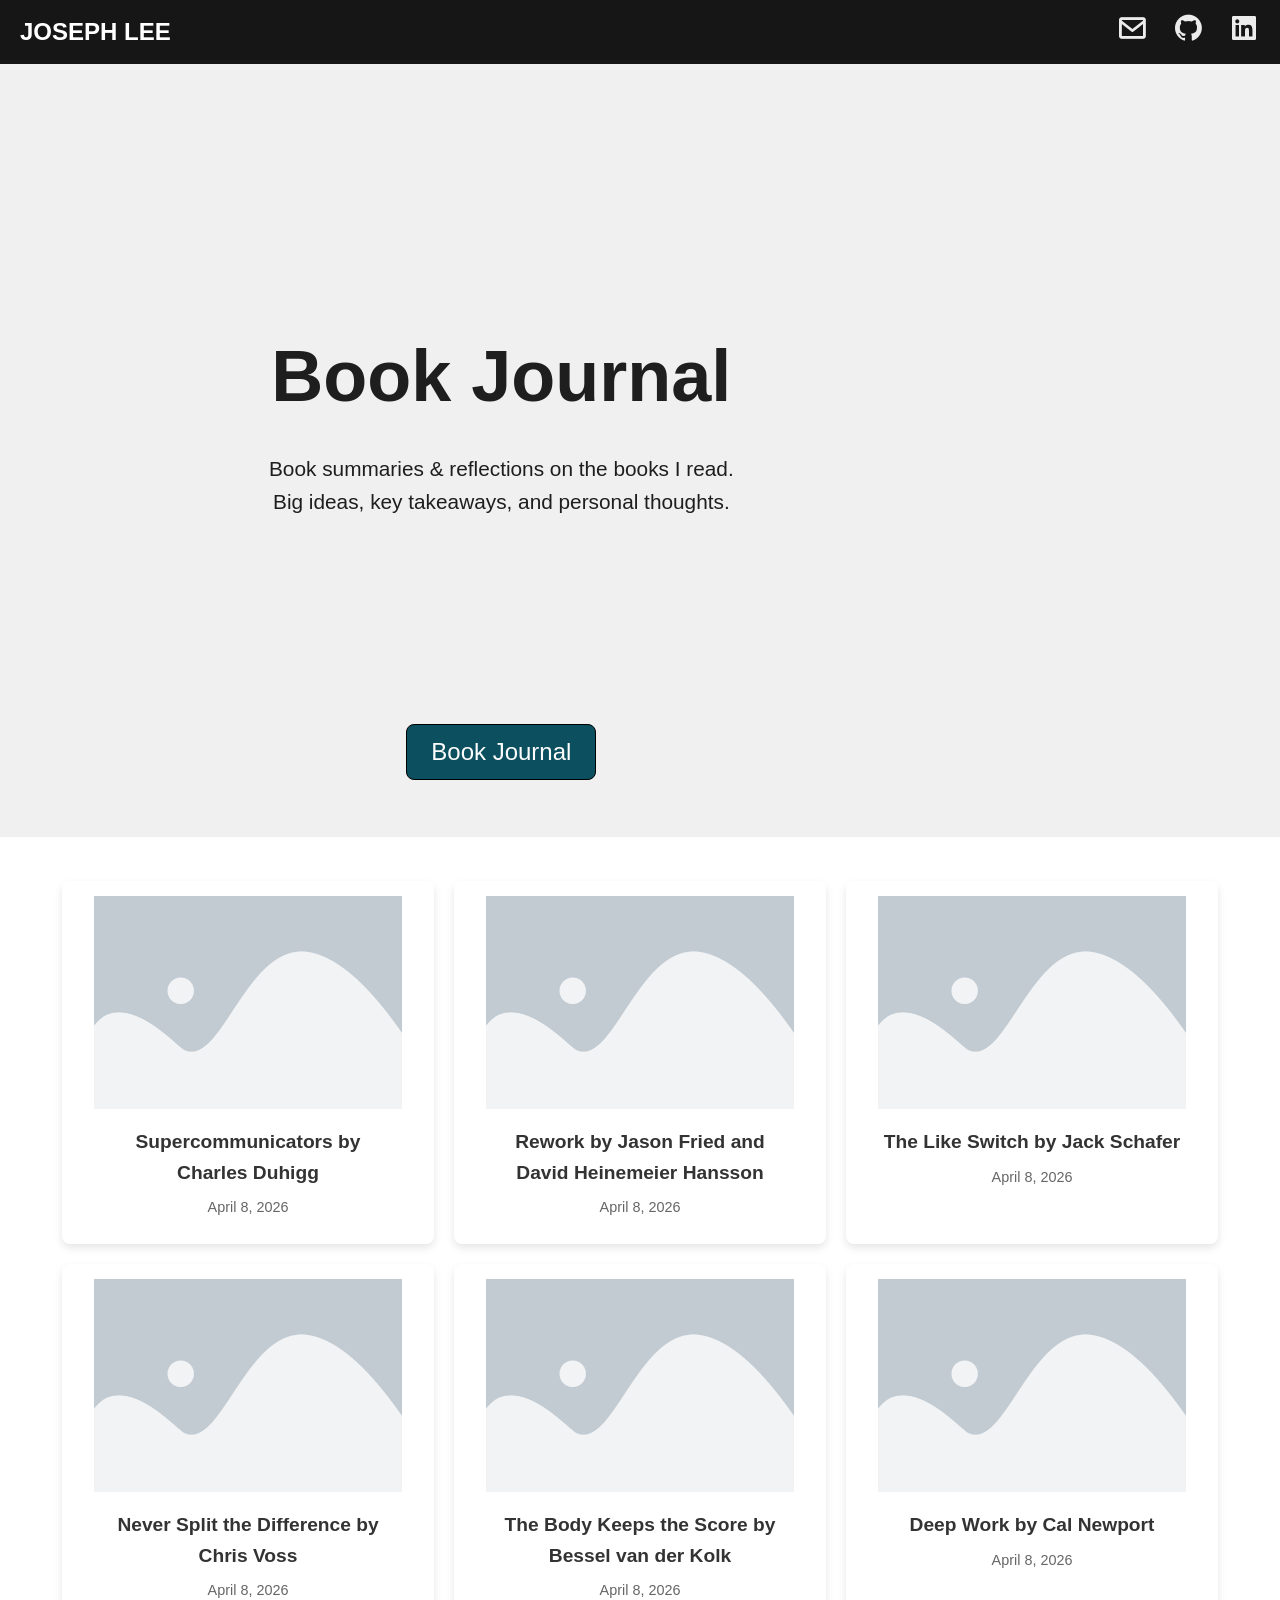
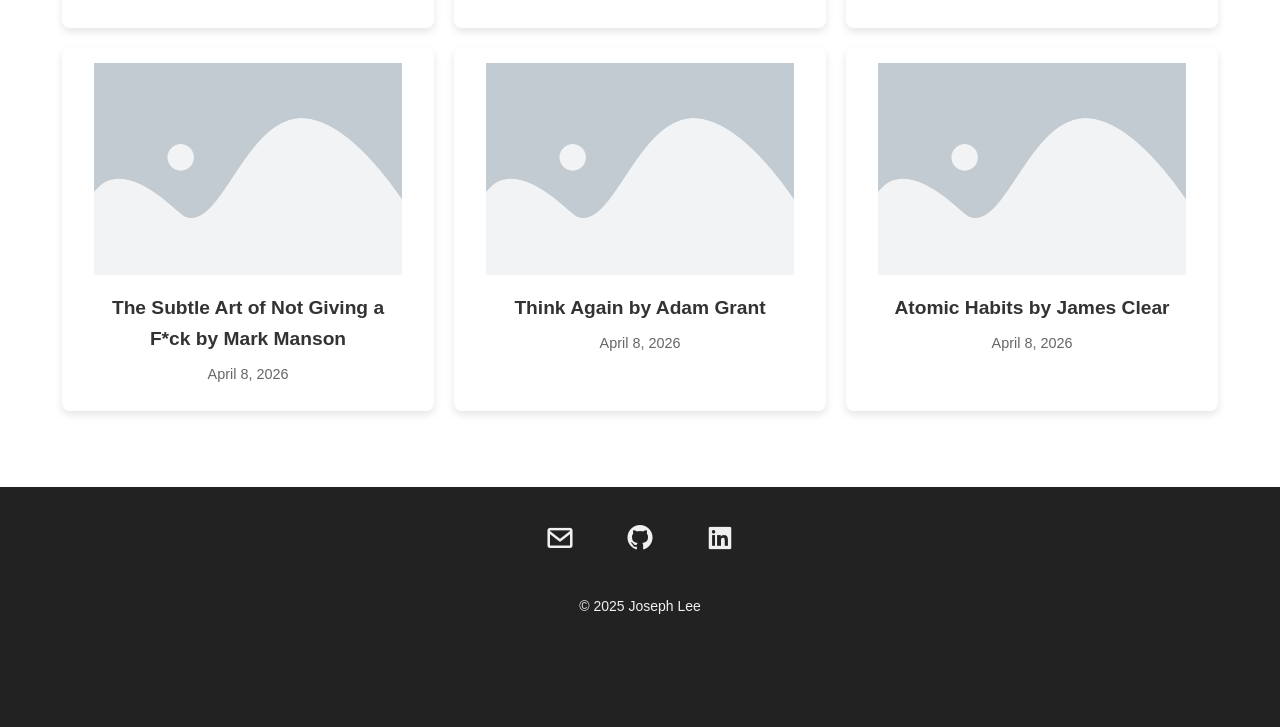
==== index.html @ 782d1682 "Added three more books" ====
<!DOCTYPE html>
<html lang="en">
<head>
    <meta charset="UTF-8">
    <meta name="mobile-web-app-capable" content="yes">
	<meta name="author" content="Joseph Lee">
    <meta name="description" content="Personal Page">
    <meta name="viewport" content="width=device-width, initial-scale=1.0">
    <link rel="canonical" href="https://jo2eph.github.io/">
    <title>Book Journal | Joseph Lee</title>

    <!-- CSS
    ============================================== -->
    <link rel="stylesheet" href="./styles/style.css">
    <link rel="stylesheet" href="./styles/animate.css">
    <link rel="stylesheet" href="./styles/navbar.css">
    <link rel="stylesheet" href="./styles/jumpToTop.css">
    <link rel="stylesheet" href="./styles/intro.css">
    <link rel="stylesheet" href="./styles/main.css">
    <link rel="stylesheet" href="./styles/footer.css">
    
    <!-- ICON
    ============================================== -->
    <link rel="icon" type="image/x-icon" href="./assets/favicon.ico">
    
    <!-- FONTS
    ============================================== -->
    <link rel="preconnect" href="https://fonts.googleapis.com">

    <!-- OTHERS
    ============================================== -->
    <link href="https://unpkg.com/boxicons@2.1.4/css/boxicons.min.css" rel="stylesheet">
    <link href="https://cdnjs.cloudflare.com/ajax/libs/font-awesome/4.7.0/css/font-awesome.min.css" rel="stylesheet">
</head>
<body>
    <script defer src="./scripts/load.js"></script>
    
    <!-- NAVIGATION MENU -->
    <nav id="navbar-container">
        <!-- LEFT: logo -->
        <div id="navbar-left">
            <div id="logo">
                <a href="https://jo2eph.github.io/">
                    <span>
                        JOSEPH LEE
                    </span>
                </a>
            </div>
        </div>

        <!-- RIGHT: socials -->
        <div id="navbar-right">
            <div id="socials-container">
                <a href="mailto:junhyuk.x.lee@gmail.com" title="Send me an email" class="social-links"
                target="_blank" rel="noopener noreferrer">
                    <i class='bx  bx-envelope'></i>
                </a>
                <a href="https://github.com/jo2eph" title="My GitHub" class="social-links" target="_blank" rel="noopener noreferrer">
                    <i class="bx bxl-github"></i>
                </a>
                <a href="https://www.linkedin.com/in/jo2eph/" title="Connect with me on LinkedIn" class="social-links" target="_blank" rel="noopener noreferrer">
                    <i class='bx bxl-linkedin-square'></i>
                </a>
            </div>
        </div>
        
        <!-- MOBILE MENU -->
        <div id="mobile-menu">
            <i id="hamburger-menu" class="fa fa-bars" aria-hidden="true"></i>

            <div id="mobile-menu-content">
                <!-- SOCIALS -->
                <div id="mobile-navbar-socials" class="hidden">
                    <a href="mailto:junhyuk.x.lee@gmail.com" title="Send me an email" class="social-links"
                    target="_blank" rel="noopener noreferrer">
                        <i class='bx  bx-envelope'></i>
                    </a>
                    <a href="https://github.com/jo2eph" title="My GitHub" class="social-links" target="_blank" rel="noopener noreferrer">
                        <i class="bx bxl-github"></i>
                    </a>
                    <a href="https://www.linkedin.com/in/jo2eph/" title="Connect with me on LinkedIn" class="social-links" target="_blank" rel="noopener noreferrer">
                        <i class='bx bxl-linkedin-square'></i>
                    </a>
                </div>
            </div>
        </div>
    </nav>

    <!-- JUMP TO TOP BUTTON-->
    <div id="jump-to-top">
        <a href="javascript:void(0)" title="Scroll to top">
            <i class="fa fa-arrow-up" aria-hidden="true"></i>
        </a>
    </div>

    <!-- INTRO -->
    <section id="intro">
        <div id="intro-content">
            <h1>
                Book Journal
            </h1>
            <p>
                Book summaries &amp; reflections on the books I read.
                <br>
                Big ideas, key takeaways, and personal thoughts.
            </p>
            <a href="javascript:void(0)" title="Scroll down" id="scroll-down">
                Book Journal
            </a>
        </div>
        <div id="intro-image">
            <img src="./assets/" alt="Image">
        </div>
    </section>

    <main>
        
        <div id="books-container">

            <div class="book-card">
                <div class="book-cover">
                    <img src="./assets/placeholder.png" alt="Image">
                </div>
                <div class="book-title">
                    <a href="./posts/template.html">
                        Supercommunicators by Charles Duhigg
                    </a>
                </div>
                <div class="date">
                    April 8, 2026
                </div>
            </div>

            <div class="book-card">
                <div class="book-cover">
                    <img src="./assets/placeholder.png" alt="Image">
                </div>
                <div class="book-title">
                    <a href="./posts/template.html">
                        Rework by Jason Fried and David Heinemeier Hansson
                    </a>
                </div>
                <div class="date">
                    April 8, 2026
                </div>
            </div>

            <div class="book-card">
                <div class="book-cover">
                    <img src="./assets/placeholder.png" alt="Image">
                </div>
                <div class="book-title">
                    <a href="./posts/template.html">
                        The Like Switch by Jack Schafer
                    </a>
                </div>
                <div class="date">
                    April 8, 2026
                </div>
            </div>

            <div class="book-card">
                <div class="book-cover">
                    <img src="./assets/placeholder.png" alt="Image">
                </div>
                <div class="book-title">
                    <a href="./posts/template.html">
                        Never Split the Difference by Chris Voss
                    </a>
                </div>
                <div class="date">
                    April 8, 2026
                </div>
            </div>

            <div class="book-card">
                <div class="book-cover">
                    <img src="./assets/placeholder.png" alt="Image">
                </div>
                <div class="book-title">
                    <a href="./posts/template.html">
                        The Body Keeps the Score by Bessel van der Kolk
                    </a>
                </div>
                <div class="date">
                    April 8, 2026
                </div>
            </div>

            <div class="book-card">
                <div class="book-cover">
                    <img src="./assets/placeholder.png" alt="Image">
                </div>
                <div class="book-title">
                    <a href="./posts/template.html">
                        Deep Work by Cal Newport
                    </a>
                </div>
                <div class="date">
                    April 8, 2026
                </div>
            </div>

            <div class="book-card">
                <div class="book-cover">
                    <img src="./assets/placeholder.png" alt="Image">
                </div>
                <div class="book-title">
                    <a href="./posts/template.html">
                        The Subtle Art of Not Giving a F*ck by Mark Manson
                    </a>
                </div>
                <div class="date">
                    April 8, 2026
                </div>
            </div>

            <div class="book-card">
                <div class="book-cover">
                    <img src="./assets/placeholder.png" alt="Image">
                </div>
                <div class="book-title">
                    <a href="./posts/template.html">
                        Think Again by Adam Grant
                    </a>
                </div>
                <div class="date">
                    April 8, 2026
                </div>
            </div>

            <div class="book-card">
                <div class="book-cover">
                    <img src="./assets/placeholder.png" alt="Image">
                </div>
                <div class="book-title">
                    <a href="./posts/template.html">
                        Atomic Habits by James Clear
                    </a>
                </div>
                <div class="date">
                    April 8, 2026
                </div>
            </div>

        </div>

    </main>

    <!-- FOOTER SECTION -->
    <footer id="footer">
        <div id="footer-container">
            <div id="links">
                <a href="mailto:junhyuk.x.lee@gmail.com" title="Send me an email" class="social-links"
                target="_blank" rel="noopener noreferrer">
                    <i class='bx  bx-envelope'></i>
                </a>
                <a href="https://github.com/jo2eph" title="My GitHub" class="social-links" target="_blank" rel="noopener noreferrer">
                    <i class="bx bxl-github"></i>
                </a>
                <a href="https://www.linkedin.com/in/jo2eph/" title="Connect with me on LinkedIn" class="social-links" target="_blank" rel="noopener noreferrer">
                    <i class='bx bxl-linkedin-square'></i>
                </a>
            </div>

            <span id="copyright">
                &copy; 2025 Joseph Lee
            </span>
        </div>
    </footer>

    <script src="./scripts/script.js"></script>
    <script src="./scripts/scrollToTop.js"></script>
    <script src="./scripts/menu.js"></script>
</body>
</html>
---- styles/style.css ----
/*
Main CSS File
*/

/* REMOVE DEFAULT BROWSER SETTINGS */
* {
    margin: 0;
    padding: 0;
    box-sizing: border-box;
}

/* GLOBAL VARIABLES, THEMES AND STYLES */
:root {
    /* MAIN THEME */
    --main-intro-color: rgb(236, 236, 236);
    --main-intro-font: "Varela", sans-serif;
    --main-bg-color: rgb(240, 240, 240);
    --main-text-color: rgb(30, 30, 30);
    --secondary-bg-color: rgb(225, 225, 225);
    --secondary-text-color: rgb(20, 20, 20);
    --link-color: rgb(34, 63, 118);
}

html {
    scroll-behavior: smooth;
}

body {
    font-family:'Segoe UI', Tahoma, Geneva, Verdana, sans-serif;
    background-color: var(--cherry-bg-color);
    color: var(--main-text-color);
    line-height: 1.6;
    overflow-x: hidden;
}

main {
    padding: 0;
}

.hidden {
    display: none;
}

.code {
    background-color: rgba(200, 200, 200, 0.2);
    border: 1px solid rgba(150, 150, 150, 0.3);
    border-radius: 6px;
    color: var(--main-text-color);
    font-family: 'Courier New', Courier, monospace;
    padding: 4px 6px;
}
---- styles/navbar.css ----
nav {
    background-color: #161616;
    height: clamp(60px, 8vh, 64px);
    /* overflow: hidden; */
    position: fixed;
    width: 100%;
    z-index: 1000;
}

#navbar-container {
    display: flex;
    justify-content: space-between;
    align-items: center;
    padding: 10px 20px;
}

#navbar-left {
    display: flex;
    align-items: center;
}

#logo {
    color: white;
    font-size: 24px;
    font-weight: bold;
    text-decoration: none;
}
#logo img {
    height: 40px;
    vertical-align: middle;
    margin-right: 14px;
}
#logo a {
    color: white;
    font-size: 24px;
    font-weight: bold;
    text-decoration: none;
}

/*
#navbar-center {
    text-align: center;
}
#navbar-center-menu {
    list-style-type: none;
    margin: 0;
    padding: 0;
    display: flex;
    gap: 20px;
}
#navbar-center-menu li {
    display: inline;
}
#navbar-center-menu li a {
    color: white;
    padding: 8px 12px;
    text-decoration: none;
    transition: all 0.35s linear;
}
#navbar-center-menu li a:hover {
    background-color: #333333;
    border-radius: 5px;
    color: #c5c5c5;
    padding: 8px 12px;
    transition: all 0.3s ease;
}
*/

#navbar-right {
    display: flex;
    align-items: center;
}
#navbar-right #socials-container a {
    color: rgb(236, 236, 236);
    font-size: 32px;
    margin-left: 15px;
    text-decoration: none;
}
#navbar-right #socials-container a:hover {
    color: #93a1ab;
    transition: color 0.3s ease;
}

/* MOBILE MENU */
#mobile-menu {
    display: none;
    color: rgb(236, 236, 236);
    font-size: 32px;
}
#mobile-menu:hover {
    color: #93a1ab;
    cursor: pointer;
}

#mobile-menu-content {
    position: absolute;
    top: 100%;
    right: 20px;
    background-color: #161616;
    box-shadow: 0 8px 16px rgba(0, 0, 0, 0.2);
    z-index: 1001;
}

#mobile-navbar-menu {
    list-style-type: none;
    margin: 0;
    padding: 10px 0;
}

/*
#mobile-navbar-center-menu {
    list-style-type: none;
    margin: 0;
    padding: 0;
}
#mobile-navbar-center-menu li {
    border-bottom: 1px solid #333333;
}
#mobile-navbar-center-menu li a {
    color: rgb(240, 240, 240);
    display: block;
    font-size: 18px;
    padding: 10px 20px;
    text-decoration: none;
}
#mobile-navbar-center-menu li a:hover {
    background-color: #333333;
    color: #c5c5c5;
    transition: all 0.3s ease;
}
*/

#mobile-navbar-socials
.social-links {
    display: inline-block;
    color: rgb(236, 236, 236);
    font-size: 28px;
    margin: 10px 15px;
    text-decoration: none;
    transition: all 0.35s linear;
}
#mobile-navbar-socials
.social-links:hover {
    color: #93a1ab;
    transition: color 0.3s ease;
}


@media screen
    and (max-width: 985px)
{
    #navbar-right {
        display: none;
    }

    #mobile-menu {
        display: block;
    }
}

/*
@media screen
    and (max-width: 850px) 
{
    #navbar-center-menu {
        display: none;
    }
}
*/
---- styles/jumpToTop.css ----
#jump-to-top {
    background-color: var(--main-bg-color);
    border: none;
    border-radius: 50%;
    box-shadow: 0 4px 8px rgba(0, 0, 0, 0.2);
    color: var(--main-text-color);
    cursor: pointer;
    display: none;
    height: 50px;
    font-size: 24px;
    position: fixed;
    bottom: 20px;
    right: 20px;
    align-items: center;
    justify-content: center;
    transition: all 0.35s linear;
    width: 50px;
    z-index: 1000;
}
#jump-to-top a {
    color: inherit;
    text-decoration: none;
    display: flex;
    align-items: center;
    justify-content: center;
    height: 100%;
    width: 100%;
}

#jump-to-top:hover {
    background-color: #d9d9d9;
}
---- styles/intro.css ----
#intro {
    background-color: var(--main-bg-color);
    background-position: center right;
    background-size: cover;
    color: var(--main-color);
    display: flex;
    padding: 0 249px;
    font-family: 'Roboto', sans-serif;
    height: clamp(600px, 93vh, 1000px);
    width: 100%;
}

#intro-content {
    display: flex;
    flex-direction: column;
    justify-content: center;
    align-items: center;
    height: 100%;
    text-align: center;
    padding: 0 20px;
}
#intro-content h1 {
    font-size: 4.5em;
    margin-bottom: 18px;
}
#intro-content p {
    font-size: 1.3em;
    max-width: 800px;
}

#intro #scroll-down {
    animation: bounce 2s infinite;
    background-color: rgb(12, 80, 95);
    border: 1px solid black;
    border-radius: 8px;
    color: rgb(253, 253, 253);
    font-size: 1.5em;
    padding: 8px 24px;
    position: absolute;
    bottom: 120px;
    text-decoration: none;
    transition: all 0.35s linear;
    z-index: 10;
}
#intro #scroll-down:hover {
    animation: none;
    background-color: rgb(90, 150, 215);
    color: rgba(255, 255, 255, 0.8);
    font-size: 1.6em;
    transition: all 0.3s ease-in-out;
}

#intro #intro-image {
    flex: 1;
    flex-basis: 30%;
    
}
#intro #intro-image img {
    object-fit: cover;
    height: 100%;
    width: 100%;
}
---- styles/main.css ----
/*
CSS for main page of book journal website
*/

#books-container {
    display: flex;
    flex-wrap: wrap;
    justify-content: center;
    gap: 20px;
    max-width: 1600px;
    margin: 24px auto;
    margin-bottom: 56px;
    padding: 20px;
}

.book-card {
    background-color: white;
    border-radius: 8px;
    box-shadow: 0 4px 8px rgba(0, 0, 0, 0.1);
    display: flex;
    flex-direction: column;
    flex-basis: 30%;
    padding: 15px;
    width: 200px;
}

.book-cover {
    width: 90%;
    margin: 0 auto;
}
.book-cover img {
    width: 100%;
    height: 100%;
    object-fit: cover;
    
}

.book-title {
    font-size: 1.2em;
    font-weight: bold;
    margin: 0 auto;
    margin-top: 18px;
    text-align: center;
    width: 87%;
}
.book-title a {
    text-decoration: none;
    color: #333;
}
.book-title a:hover {
    color: #007Bff;
    text-decoration: underline;
}
.date {
    color: #666;
    font-size: 0.9em;
    margin-bottom: 10px;
    margin-top: 8px;
    text-align: center;
}
---- styles/footer.css ----
/*
CSS for the footer section
*/

footer {
    background-color: rgb(34, 34, 34);
    color: rgb(240, 240, 240);
    font-size: 14px;
    min-height: 240px;
    padding: 20px 0;
    text-align: center;
}

#footer-container {
    margin: 0 auto;
    max-width: 1200px;
    padding: 0 20px;
}

#footer-container #links {
    display: flex;
    justify-content: center;
    gap: 30px;
    margin-bottom: 20px;
}

#footer-container #links .social-links {
    color: rgb(240, 240, 240);
    font-size: 30px;
    padding: 10px;
    text-decoration: none;
}
#footer-container #links .social-links:hover {
    border-radius: 10px;
    color: rgb(100, 149, 237);
    transition: color 0.3s ease;
}
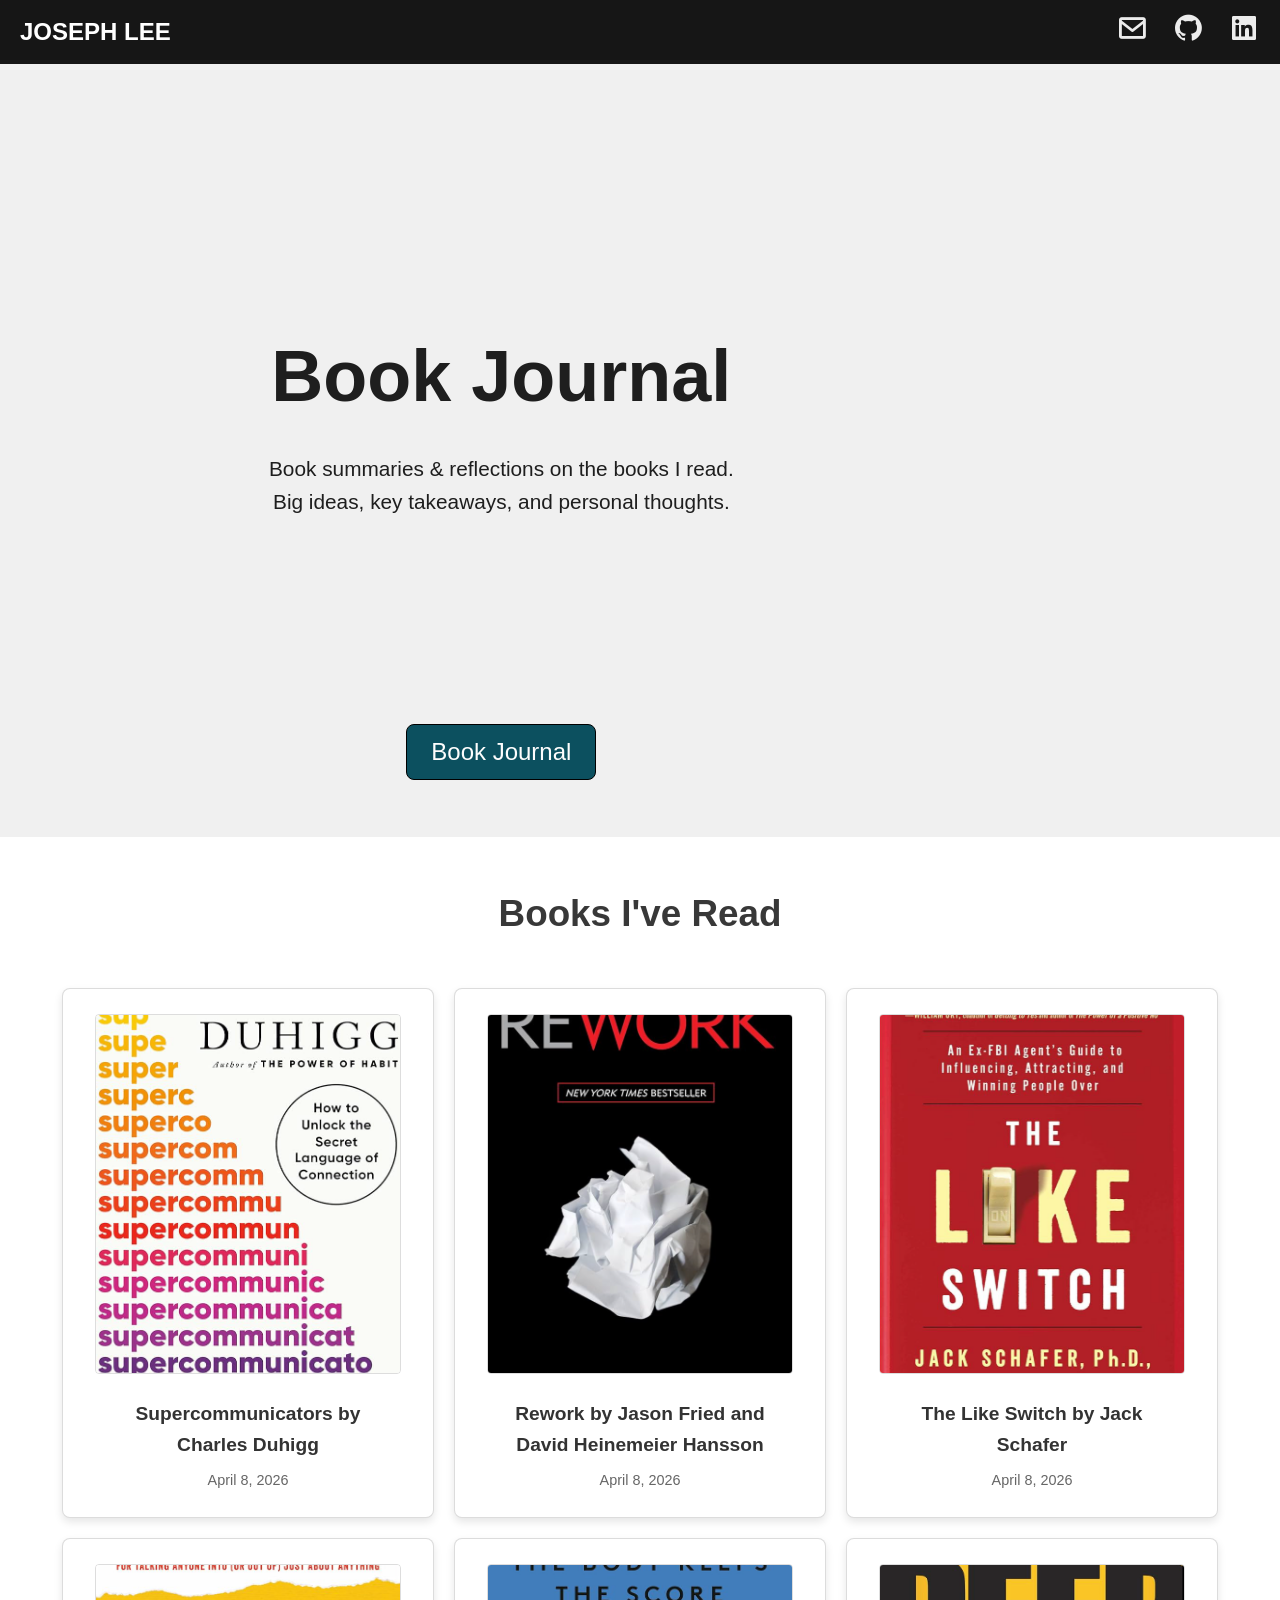
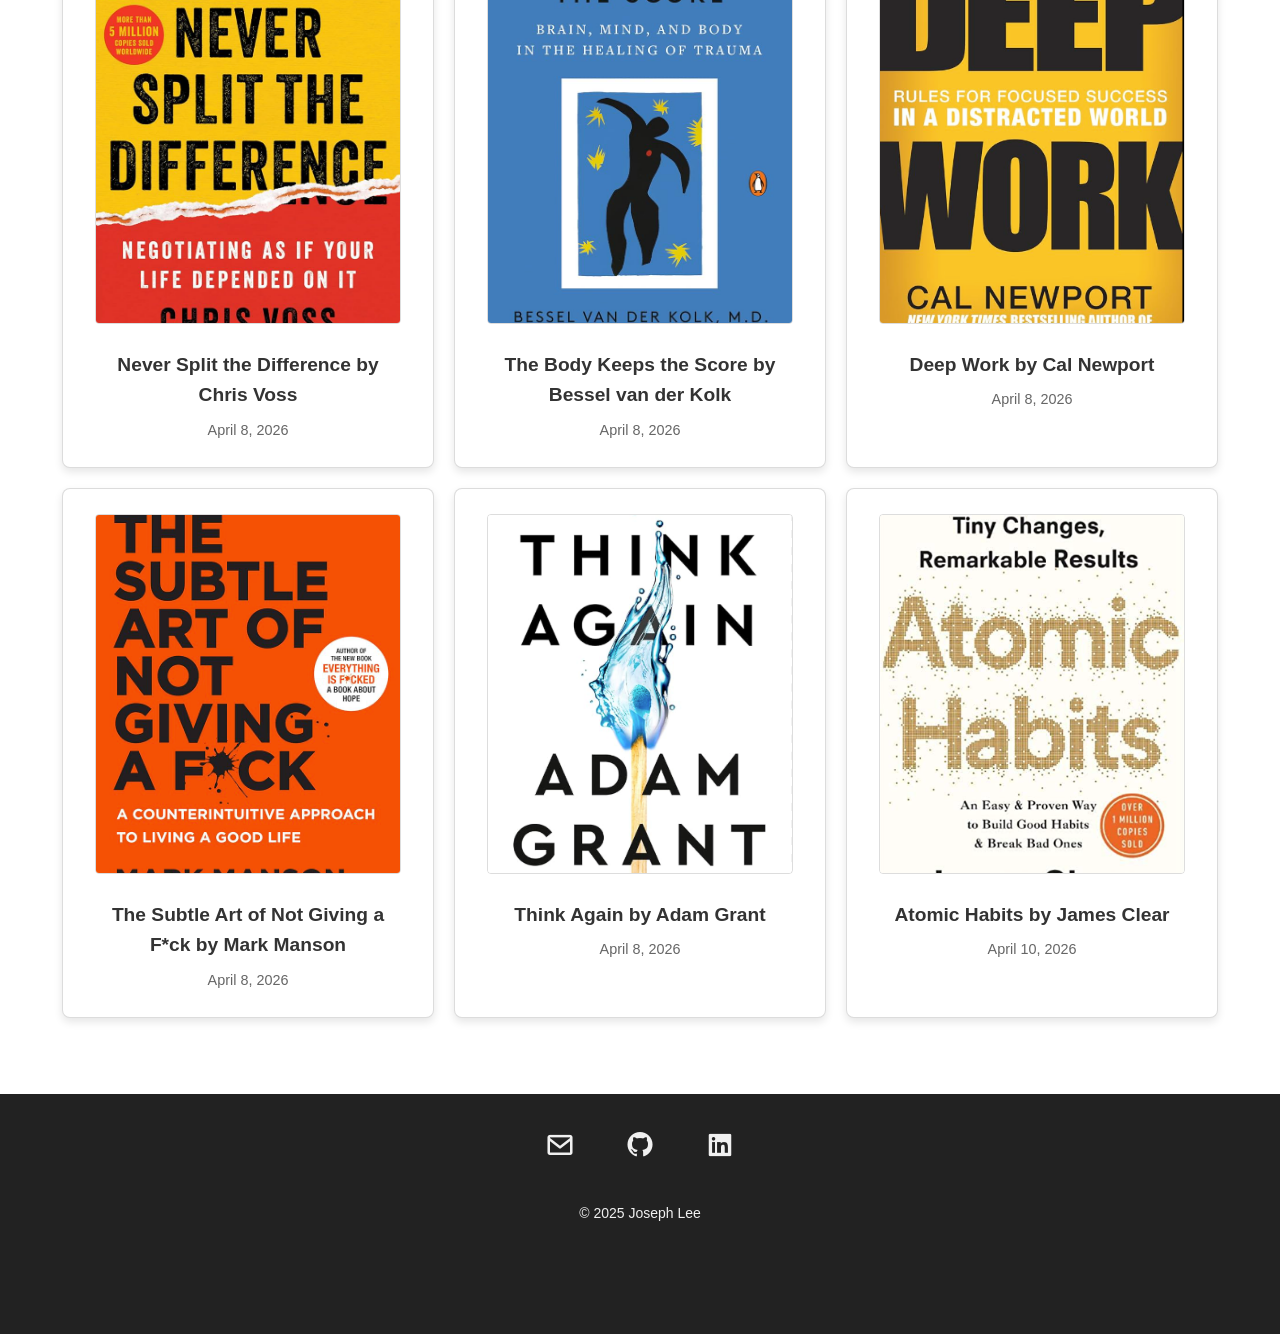
==== commit 560876e7: "Add book covers" ====
--- a/index.html
+++ b/index.html
@@ -115,11 +115,15 @@
 
     <main>
         
+        <h2>
+            Books I've Read
+        </h2>
+
         <div id="books-container">
 
             <div class="book-card">
                 <div class="book-cover">
-                    <img src="./assets/placeholder.png" alt="Image">
+                    <img src="./assets/books/supercommunicators_charles_duhigg.png" alt="Image">
                 </div>
                 <div class="book-title">
                     <a href="./posts/template.html">
@@ -133,7 +137,7 @@
 
             <div class="book-card">
                 <div class="book-cover">
-                    <img src="./assets/placeholder.png" alt="Image">
+                    <img src="./assets/books/rework_jason_fried.png" alt="Image">
                 </div>
                 <div class="book-title">
                     <a href="./posts/template.html">
@@ -147,7 +151,7 @@
 
             <div class="book-card">
                 <div class="book-cover">
-                    <img src="./assets/placeholder.png" alt="Image">
+                    <img src="./assets/books/the_like_switch_jack_schafer.png" alt="Image">
                 </div>
                 <div class="book-title">
                     <a href="./posts/template.html">
@@ -161,7 +165,7 @@
 
             <div class="book-card">
                 <div class="book-cover">
-                    <img src="./assets/placeholder.png" alt="Image">
+                    <img src="./assets/books/never_split_the_difference_chris_voss.png" alt="Image">
                 </div>
                 <div class="book-title">
                     <a href="./posts/template.html">
@@ -175,7 +179,7 @@
 
             <div class="book-card">
                 <div class="book-cover">
-                    <img src="./assets/placeholder.png" alt="Image">
+                    <img src="./assets/books/the_body_keeps_the_score_bessel_van_der_kolk.png" alt="Image">
                 </div>
                 <div class="book-title">
                     <a href="./posts/template.html">
@@ -189,7 +193,7 @@
 
             <div class="book-card">
                 <div class="book-cover">
-                    <img src="./assets/placeholder.png" alt="Image">
+                    <img src="./assets/books/deep_work_cal_newport.png" alt="Image">
                 </div>
                 <div class="book-title">
                     <a href="./posts/template.html">
@@ -203,7 +207,7 @@
 
             <div class="book-card">
                 <div class="book-cover">
-                    <img src="./assets/placeholder.png" alt="Image">
+                    <img src="./assets/books/the_subtle_art_of_not_giving_a_f_mark_manson.png" alt="Image">
                 </div>
                 <div class="book-title">
                     <a href="./posts/template.html">
@@ -217,7 +221,7 @@
 
             <div class="book-card">
                 <div class="book-cover">
-                    <img src="./assets/placeholder.png" alt="Image">
+                    <img src="./assets/books/think_again_adam_grant.png" alt="Image">
                 </div>
                 <div class="book-title">
                     <a href="./posts/template.html">
@@ -231,7 +235,7 @@
 
             <div class="book-card">
                 <div class="book-cover">
-                    <img src="./assets/placeholder.png" alt="Image">
+                    <img src="./assets/books/atomic_habits_james_clear.png" alt="Image">
                 </div>
                 <div class="book-title">
                     <a href="./posts/template.html">
@@ -239,7 +243,7 @@
                     </a>
                 </div>
                 <div class="date">
-                    April 8, 2026
+                    April 10, 2026
                 </div>
             </div>
 
@@ -271,6 +275,6 @@
 
     <script src="./scripts/script.js"></script>
     <script src="./scripts/scrollToTop.js"></script>
-    <script src="./scripts/menu.js"></script>
+    <script src="./scripts/url.js"></script>
 </body>
 </html>
--- a/styles/intro.css
+++ b/styles/intro.css
@@ -53,7 +53,7 @@
 #intro #intro-image {
     flex: 1;
     flex-basis: 30%;
-    
+
 }
 #intro #intro-image img {
     object-fit: cover;
--- a/styles/main.css
+++ b/styles/main.css
@@ -1,6 +1,13 @@
 /*
 CSS for main page of book journal website
 */
+
+main h2 {
+    color: rgb(56, 56, 56);
+    font-size: 2.3em;
+    margin-top: 48px;
+    text-align: center;
+}
 
 #books-container {
     display: flex;
@@ -15,23 +22,35 @@
 
 .book-card {
     background-color: white;
+    border: 1px solid rgba(156, 156, 156, 0.352);
     border-radius: 8px;
     box-shadow: 0 4px 8px rgba(0, 0, 0, 0.1);
     display: flex;
     flex-direction: column;
     flex-basis: 30%;
     padding: 15px;
+    transition: all 0.3s ease;
     width: 200px;
+}
+.book-card:hover {
+    box-shadow: 0 8px 16px rgba(0, 0, 0, 0.2);
+    transform: scale(1.03);
+    transition: all 0.3s ease;
 }
 
 .book-cover {
+    margin: 0 auto;
+    margin-top: 10px;
     width: 90%;
-    margin: 0 auto;
 }
 .book-cover img {
+    border: 1px solid rgba(125, 125, 125, 0.26);
+    border-radius: 4px;
     width: 100%;
     height: 100%;
+    max-height: 360px;
     object-fit: cover;
+    object-position: center;
     
 }
 
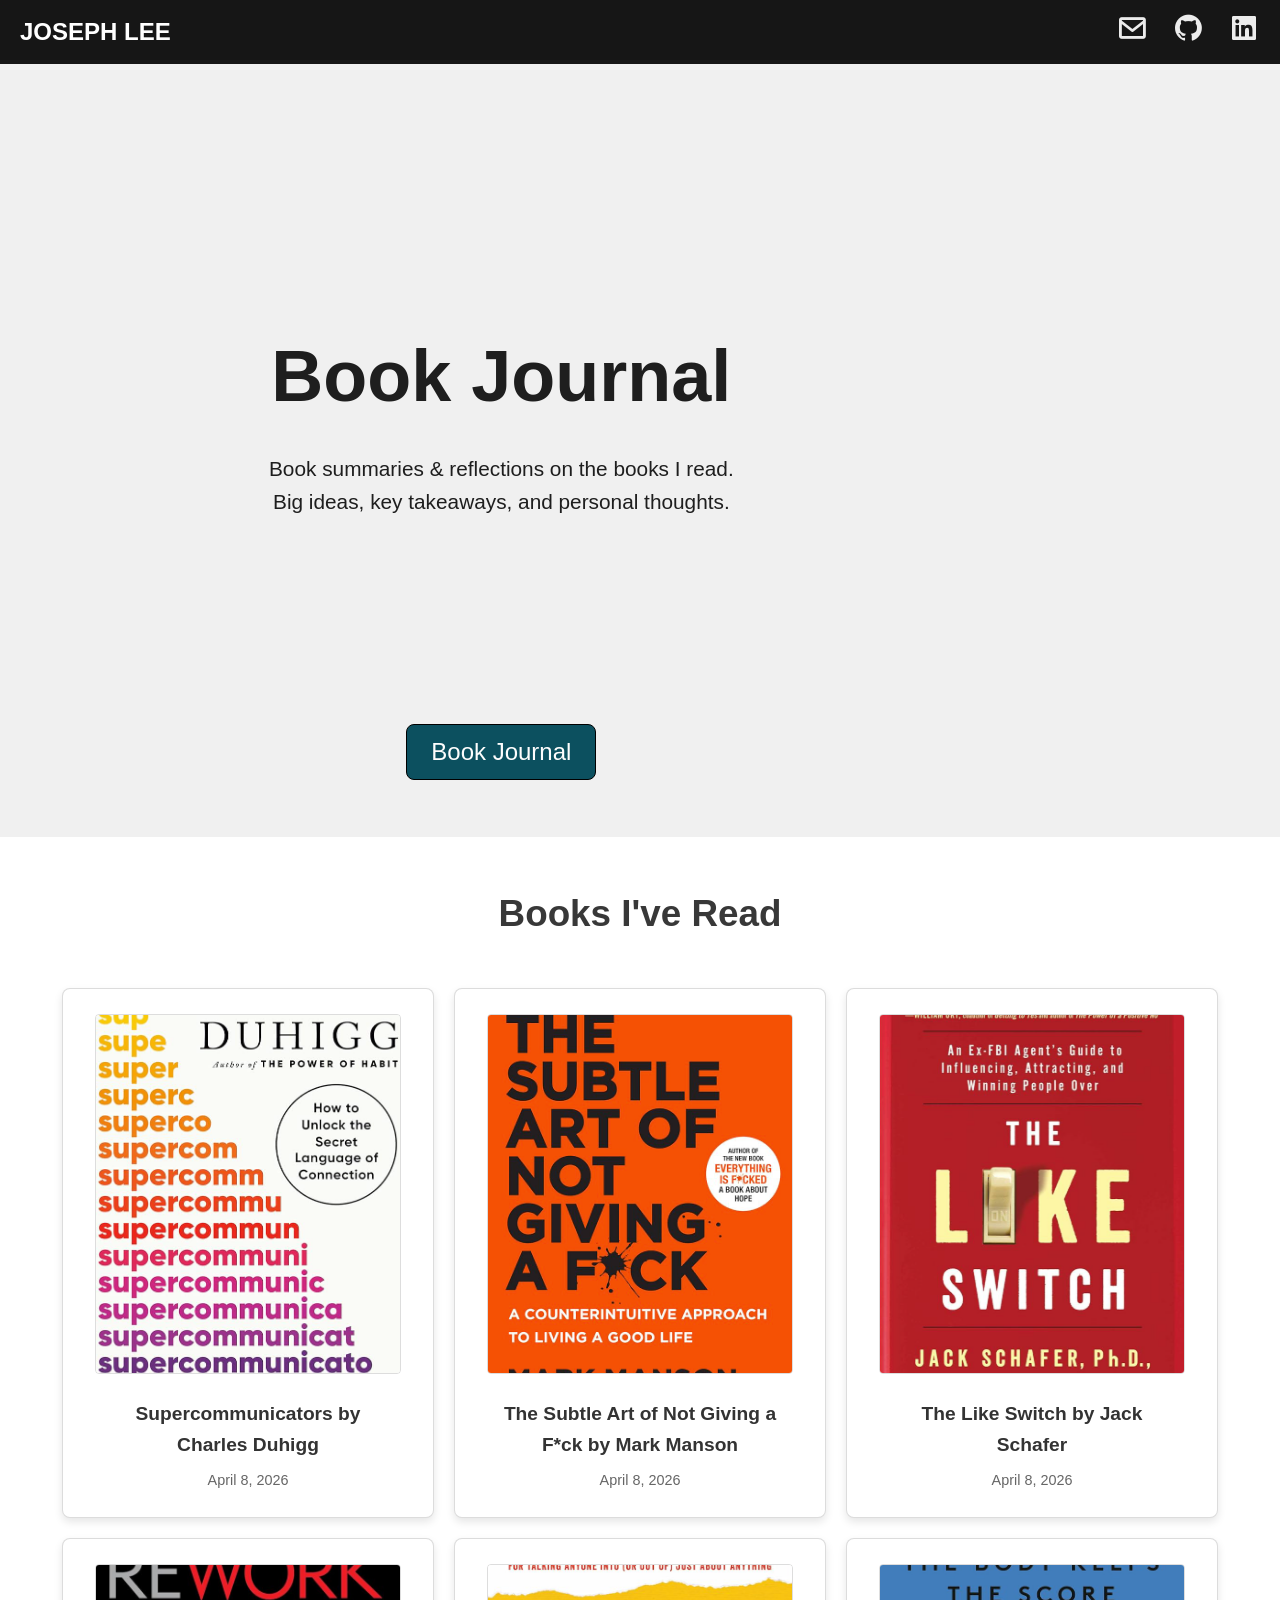
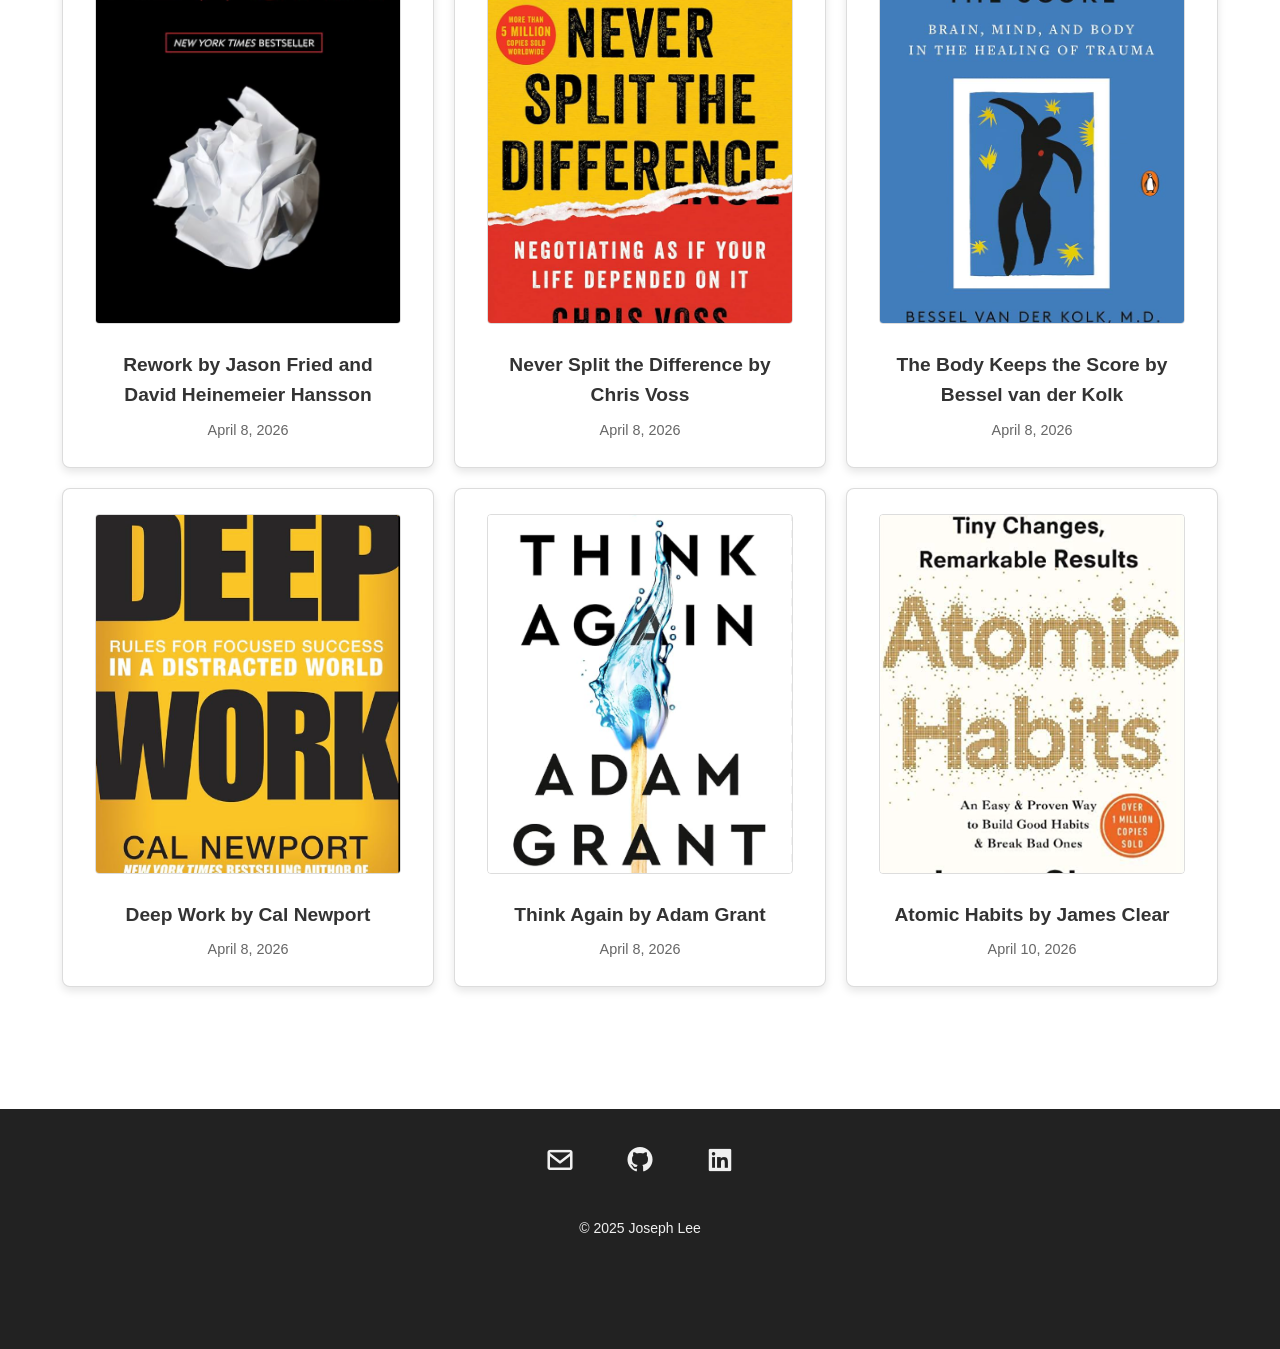
==== commit 7f63379a: "Rearrange order of books" ====
--- a/index.html
+++ b/index.html
@@ -137,6 +137,34 @@
 
             <div class="book-card">
                 <div class="book-cover">
+                    <img src="./assets/books/the_subtle_art_of_not_giving_a_f_mark_manson.png" alt="Image">
+                </div>
+                <div class="book-title">
+                    <a href="./posts/template.html">
+                        The Subtle Art of Not Giving a F*ck by Mark Manson
+                    </a>
+                </div>
+                <div class="date">
+                    April 8, 2026
+                </div>
+            </div>
+
+            <div class="book-card">
+                <div class="book-cover">
+                    <img src="./assets/books/the_like_switch_jack_schafer.png" alt="Image">
+                </div>
+                <div class="book-title">
+                    <a href="./posts/template.html">
+                        The Like Switch by Jack Schafer
+                    </a>
+                </div>
+                <div class="date">
+                    April 8, 2026
+                </div>
+            </div>
+
+            <div class="book-card">
+                <div class="book-cover">
                     <img src="./assets/books/rework_jason_fried.png" alt="Image">
                 </div>
                 <div class="book-title">
@@ -151,20 +179,6 @@
 
             <div class="book-card">
                 <div class="book-cover">
-                    <img src="./assets/books/the_like_switch_jack_schafer.png" alt="Image">
-                </div>
-                <div class="book-title">
-                    <a href="./posts/template.html">
-                        The Like Switch by Jack Schafer
-                    </a>
-                </div>
-                <div class="date">
-                    April 8, 2026
-                </div>
-            </div>
-
-            <div class="book-card">
-                <div class="book-cover">
                     <img src="./assets/books/never_split_the_difference_chris_voss.png" alt="Image">
                 </div>
                 <div class="book-title">
@@ -198,20 +212,6 @@
                 <div class="book-title">
                     <a href="./posts/template.html">
                         Deep Work by Cal Newport
-                    </a>
-                </div>
-                <div class="date">
-                    April 8, 2026
-                </div>
-            </div>
-
-            <div class="book-card">
-                <div class="book-cover">
-                    <img src="./assets/books/the_subtle_art_of_not_giving_a_f_mark_manson.png" alt="Image">
-                </div>
-                <div class="book-title">
-                    <a href="./posts/template.html">
-                        The Subtle Art of Not Giving a F*ck by Mark Manson
                     </a>
                 </div>
                 <div class="date">
--- a/styles/main.css
+++ b/styles/main.css
@@ -16,7 +16,7 @@
     gap: 20px;
     max-width: 1600px;
     margin: 24px auto;
-    margin-bottom: 56px;
+    margin-bottom: 102px;
     padding: 20px;
 }
 
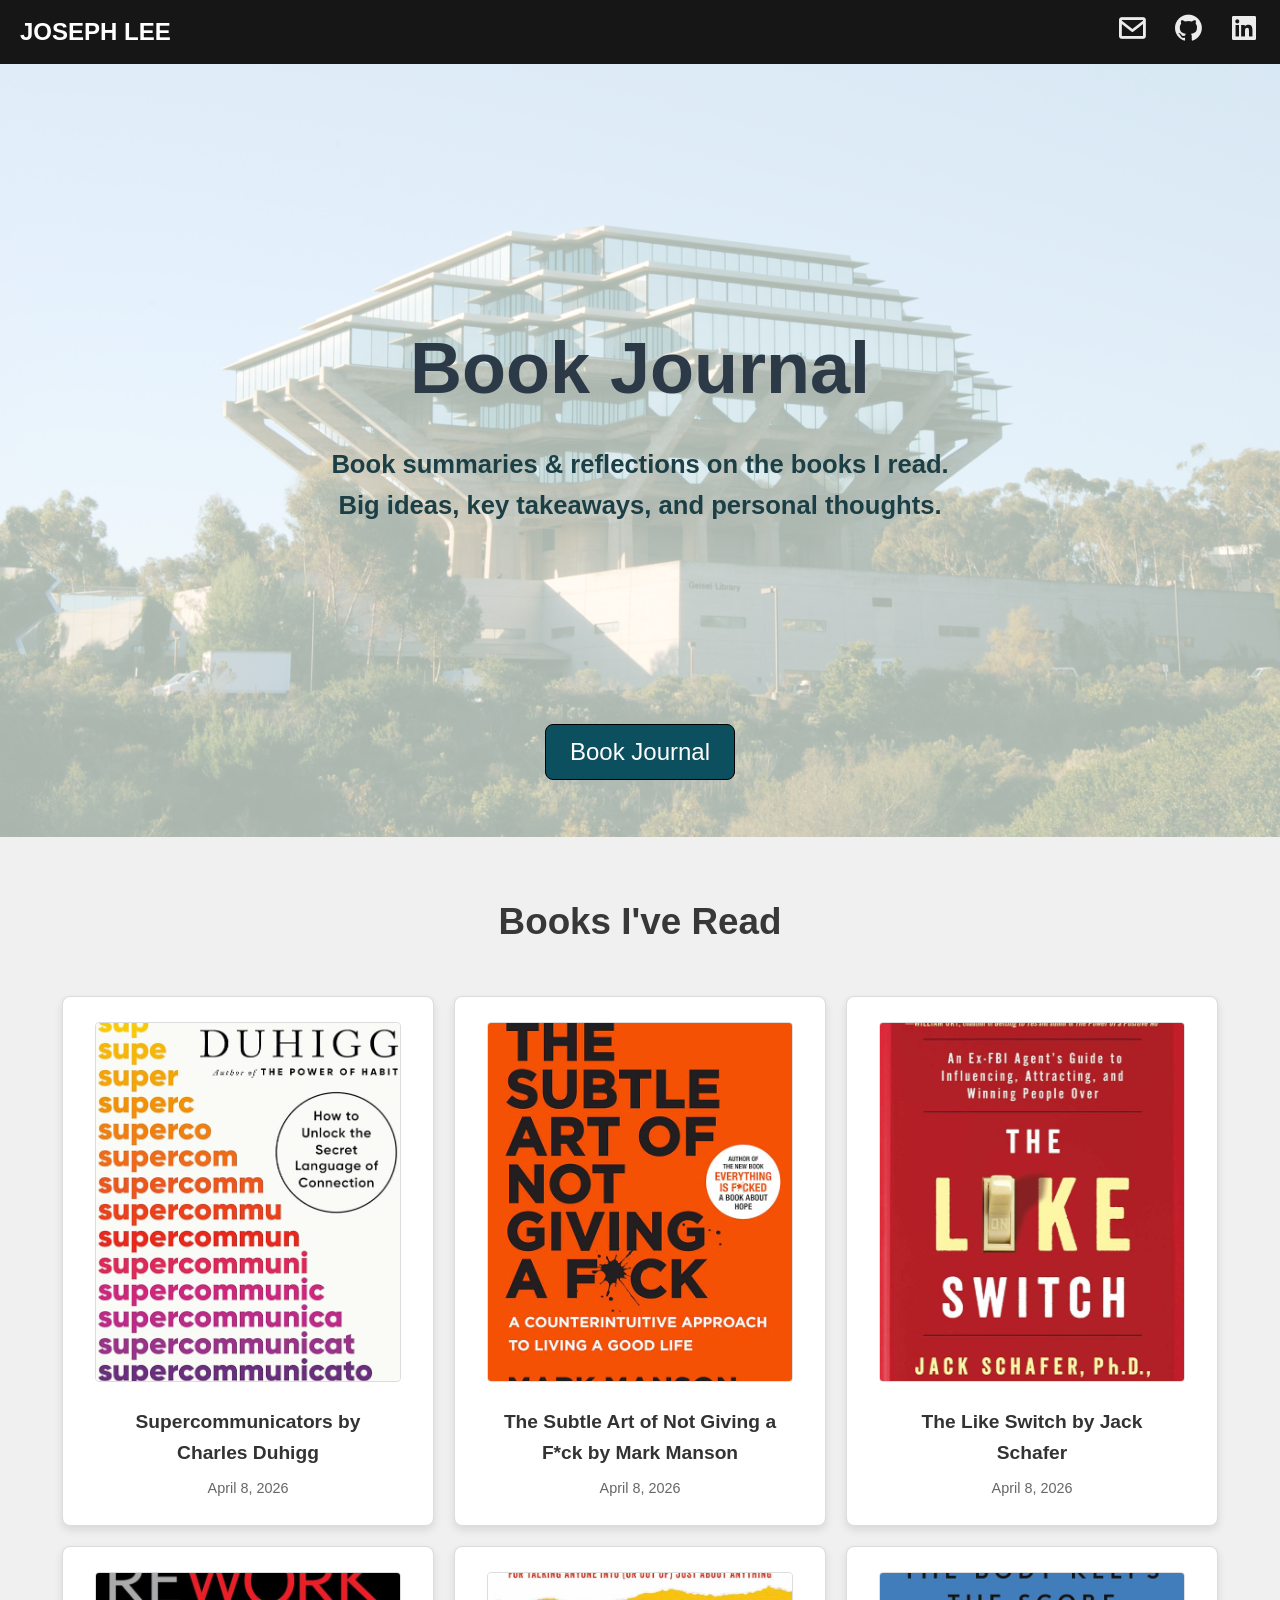
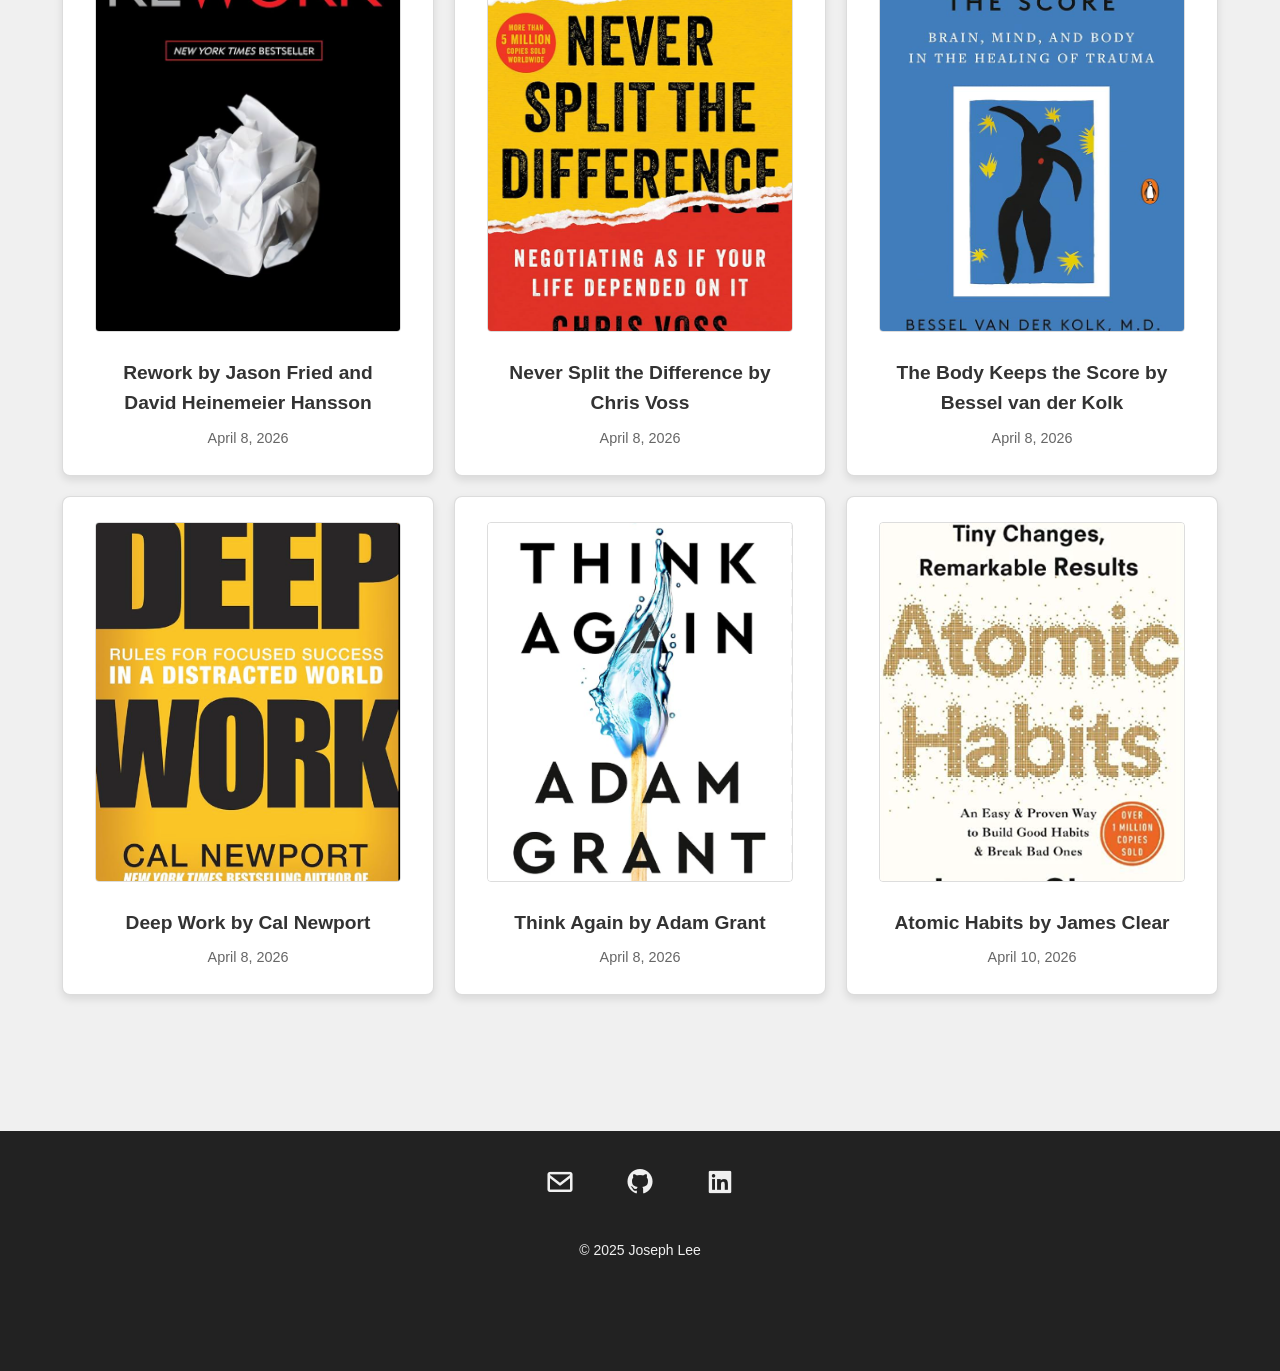
==== commit 97b48bc9: "Change style for index.html" ====
--- a/index.html
+++ b/index.html
@@ -108,9 +108,6 @@
                 Book Journal
             </a>
         </div>
-        <div id="intro-image">
-            <img src="./assets/" alt="Image">
-        </div>
     </section>
 
     <main>
--- a/styles/style.css
+++ b/styles/style.css
@@ -27,7 +27,7 @@
 
 body {
     font-family:'Segoe UI', Tahoma, Geneva, Verdana, sans-serif;
-    background-color: var(--cherry-bg-color);
+    background-color: rgb(34, 34, 34);
     color: var(--main-text-color);
     line-height: 1.6;
     overflow-x: hidden;
--- a/styles/intro.css
+++ b/styles/intro.css
@@ -1,10 +1,12 @@
 #intro {
-    background-color: var(--main-bg-color);
-    background-position: center right;
+    background-image: url('../assets/geisel.JPG');
+    background-blend-mode: overlay;
+    background-color: rgba(219, 226, 222, 0.919);
+    background-position: center left;
     background-size: cover;
-    color: var(--main-color);
+    color: rgb(13, 26, 28);
     display: flex;
-    padding: 0 249px;
+    padding: 0 24px;
     font-family: 'Roboto', sans-serif;
     height: clamp(600px, 93vh, 1000px);
     width: 100%;
@@ -18,13 +20,17 @@
     height: 100%;
     text-align: center;
     padding: 0 20px;
+    margin: 0 auto;
 }
 #intro-content h1 {
+    color: rgb(44, 57, 71);
     font-size: 4.5em;
     margin-bottom: 18px;
 }
 #intro-content p {
-    font-size: 1.3em;
+    color: rgb(28, 63, 70);
+    font-size: 1.6em;
+    font-weight: bolder;
     max-width: 800px;
 }
 
@@ -56,7 +62,6 @@
 
 }
 #intro #intro-image img {
-    object-fit: cover;
-    height: 100%;
-    width: 100%;
+    aspect-ratio: 1;
+    height: 90%;
 }
--- a/styles/main.css
+++ b/styles/main.css
@@ -2,10 +2,15 @@
 CSS for main page of book journal website
 */
 
+main {
+    background-color: var(--main-bg-color);
+    padding-top: 56px;
+    padding-bottom: 14px;
+}
+
 main h2 {
     color: rgb(56, 56, 56);
     font-size: 2.3em;
-    margin-top: 48px;
     text-align: center;
 }
 
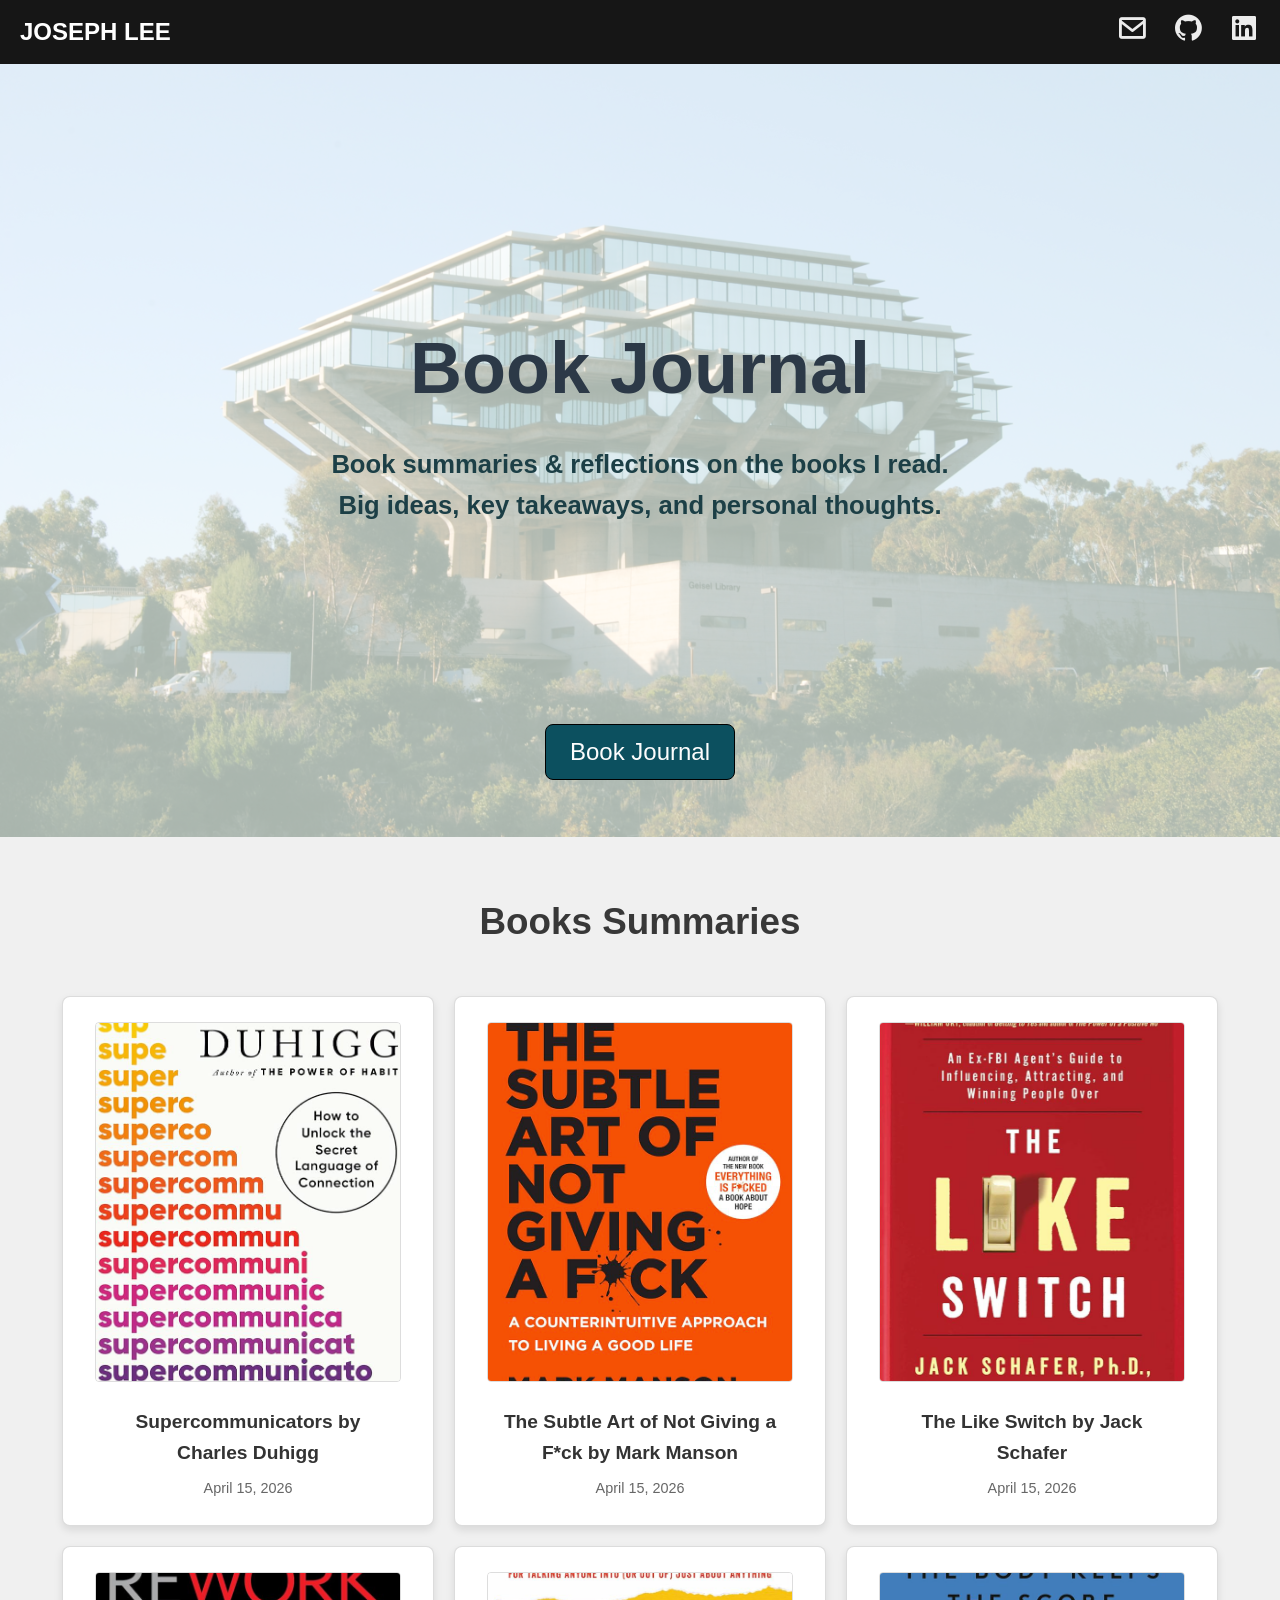
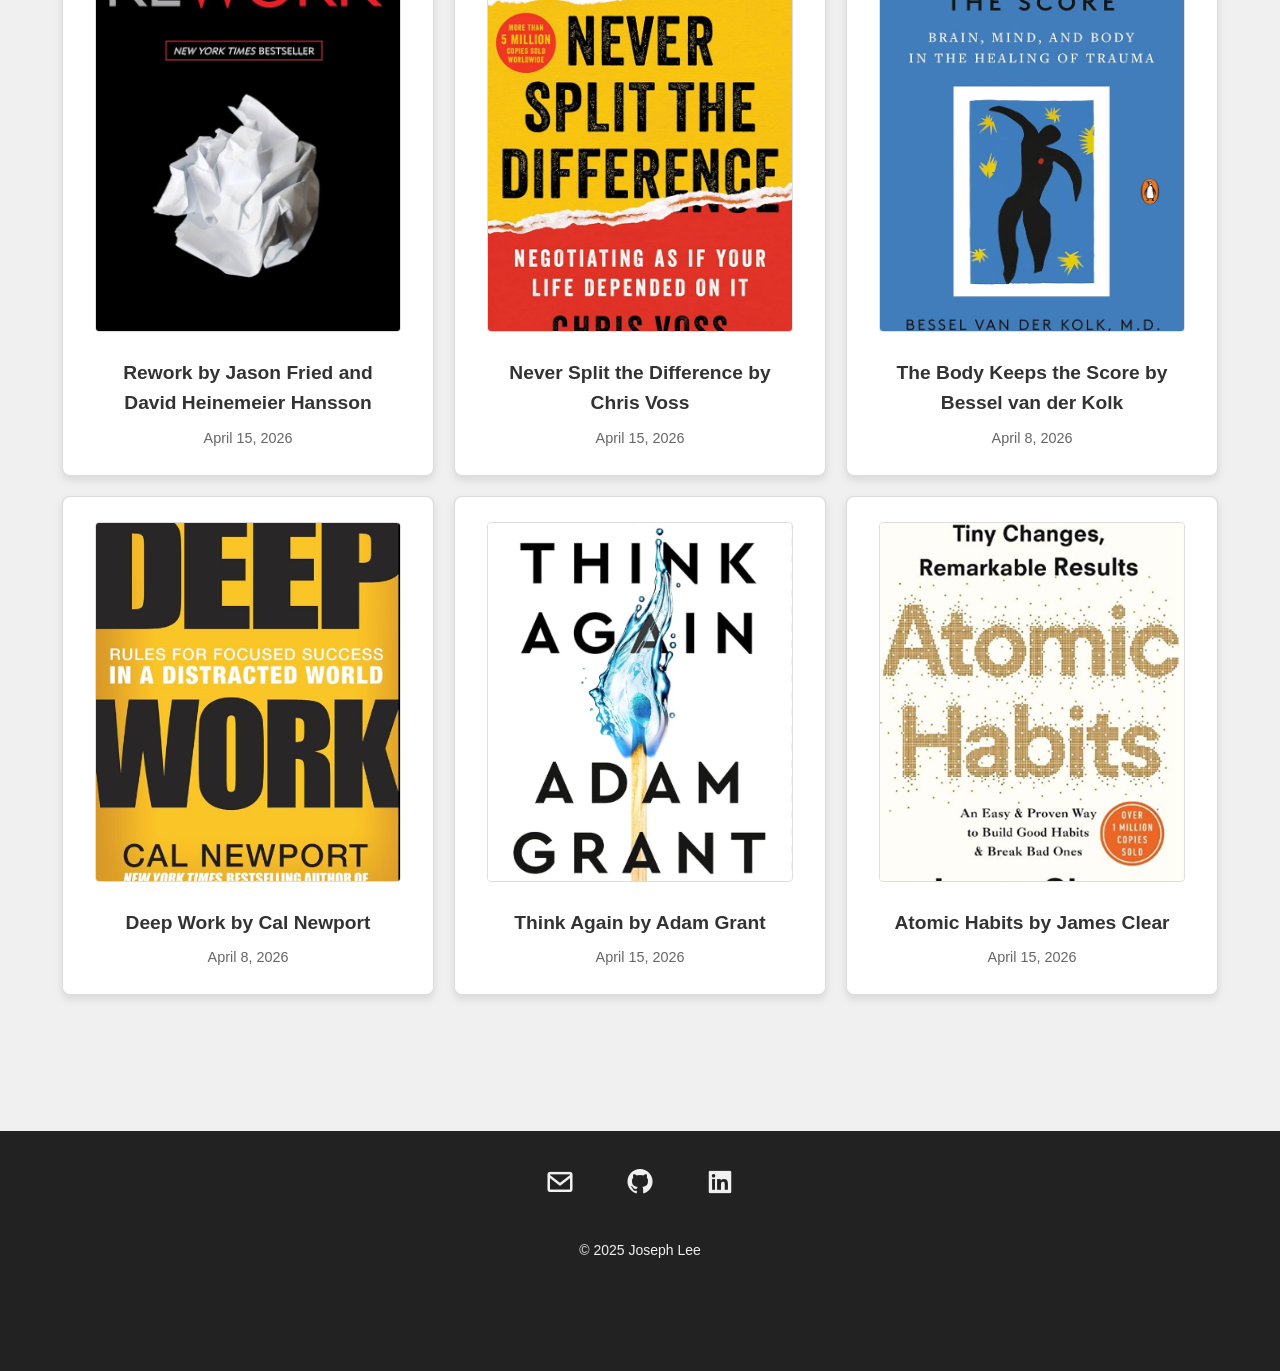
==== commit 59e1c3e4: "Make minor change to index.html" ====
--- a/index.html
+++ b/index.html
@@ -113,7 +113,7 @@
     <main>
         
         <h2>
-            Books I've Read
+            Books Summaries
         </h2>
 
         <div id="books-container">
@@ -128,17 +128,87 @@
                     </a>
                 </div>
                 <div class="date">
+                    April 15, 2026
+                </div>
+            </div>
+
+            <div class="book-card">
+                <div class="book-cover">
+                    <img src="./assets/books/the_subtle_art_of_not_giving_a_f_mark_manson.png" alt="Image">
+                </div>
+                <div class="book-title">
+                    <a href="./posts/template.html">
+                        The Subtle Art of Not Giving a F*ck by Mark Manson
+                    </a>
+                </div>
+                <div class="date">
+                    April 15, 2026
+                </div>
+            </div>
+
+            <div class="book-card">
+                <div class="book-cover">
+                    <img src="./assets/books/the_like_switch_jack_schafer.png" alt="Image">
+                </div>
+                <div class="book-title">
+                    <a href="./posts/template.html">
+                        The Like Switch by Jack Schafer
+                    </a>
+                </div>
+                <div class="date">
+                    April 15, 2026
+                </div>
+            </div>
+
+            <div class="book-card">
+                <div class="book-cover">
+                    <img src="./assets/books/rework_jason_fried.png" alt="Image">
+                </div>
+                <div class="book-title">
+                    <a href="./posts/template.html">
+                        Rework by Jason Fried and David Heinemeier Hansson
+                    </a>
+                </div>
+                <div class="date">
+                    April 15, 2026
+                </div>
+            </div>
+
+            <div class="book-card">
+                <div class="book-cover">
+                    <img src="./assets/books/never_split_the_difference_chris_voss.png" alt="Image">
+                </div>
+                <div class="book-title">
+                    <a href="./posts/template.html">
+                        Never Split the Difference by Chris Voss
+                    </a>
+                </div>
+                <div class="date">
+                    April 15, 2026
+                </div>
+            </div>
+
+            <div class="book-card">
+                <div class="book-cover">
+                    <img src="./assets/books/the_body_keeps_the_score_bessel_van_der_kolk.png" alt="Image">
+                </div>
+                <div class="book-title">
+                    <a href="./posts/template.html">
+                        The Body Keeps the Score by Bessel van der Kolk
+                    </a>
+                </div>
+                <div class="date">
                     April 8, 2026
                 </div>
             </div>
 
             <div class="book-card">
                 <div class="book-cover">
-                    <img src="./assets/books/the_subtle_art_of_not_giving_a_f_mark_manson.png" alt="Image">
-                </div>
-                <div class="book-title">
-                    <a href="./posts/template.html">
-                        The Subtle Art of Not Giving a F*ck by Mark Manson
+                    <img src="./assets/books/deep_work_cal_newport.png" alt="Image">
+                </div>
+                <div class="book-title">
+                    <a href="./posts/template.html">
+                        Deep Work by Cal Newport
                     </a>
                 </div>
                 <div class="date">
@@ -148,76 +218,6 @@
 
             <div class="book-card">
                 <div class="book-cover">
-                    <img src="./assets/books/the_like_switch_jack_schafer.png" alt="Image">
-                </div>
-                <div class="book-title">
-                    <a href="./posts/template.html">
-                        The Like Switch by Jack Schafer
-                    </a>
-                </div>
-                <div class="date">
-                    April 8, 2026
-                </div>
-            </div>
-
-            <div class="book-card">
-                <div class="book-cover">
-                    <img src="./assets/books/rework_jason_fried.png" alt="Image">
-                </div>
-                <div class="book-title">
-                    <a href="./posts/template.html">
-                        Rework by Jason Fried and David Heinemeier Hansson
-                    </a>
-                </div>
-                <div class="date">
-                    April 8, 2026
-                </div>
-            </div>
-
-            <div class="book-card">
-                <div class="book-cover">
-                    <img src="./assets/books/never_split_the_difference_chris_voss.png" alt="Image">
-                </div>
-                <div class="book-title">
-                    <a href="./posts/template.html">
-                        Never Split the Difference by Chris Voss
-                    </a>
-                </div>
-                <div class="date">
-                    April 8, 2026
-                </div>
-            </div>
-
-            <div class="book-card">
-                <div class="book-cover">
-                    <img src="./assets/books/the_body_keeps_the_score_bessel_van_der_kolk.png" alt="Image">
-                </div>
-                <div class="book-title">
-                    <a href="./posts/template.html">
-                        The Body Keeps the Score by Bessel van der Kolk
-                    </a>
-                </div>
-                <div class="date">
-                    April 8, 2026
-                </div>
-            </div>
-
-            <div class="book-card">
-                <div class="book-cover">
-                    <img src="./assets/books/deep_work_cal_newport.png" alt="Image">
-                </div>
-                <div class="book-title">
-                    <a href="./posts/template.html">
-                        Deep Work by Cal Newport
-                    </a>
-                </div>
-                <div class="date">
-                    April 8, 2026
-                </div>
-            </div>
-
-            <div class="book-card">
-                <div class="book-cover">
                     <img src="./assets/books/think_again_adam_grant.png" alt="Image">
                 </div>
                 <div class="book-title">
@@ -226,7 +226,7 @@
                     </a>
                 </div>
                 <div class="date">
-                    April 8, 2026
+                    April 15, 2026
                 </div>
             </div>
 
@@ -240,7 +240,7 @@
                     </a>
                 </div>
                 <div class="date">
-                    April 10, 2026
+                    April 15, 2026
                 </div>
             </div>
 
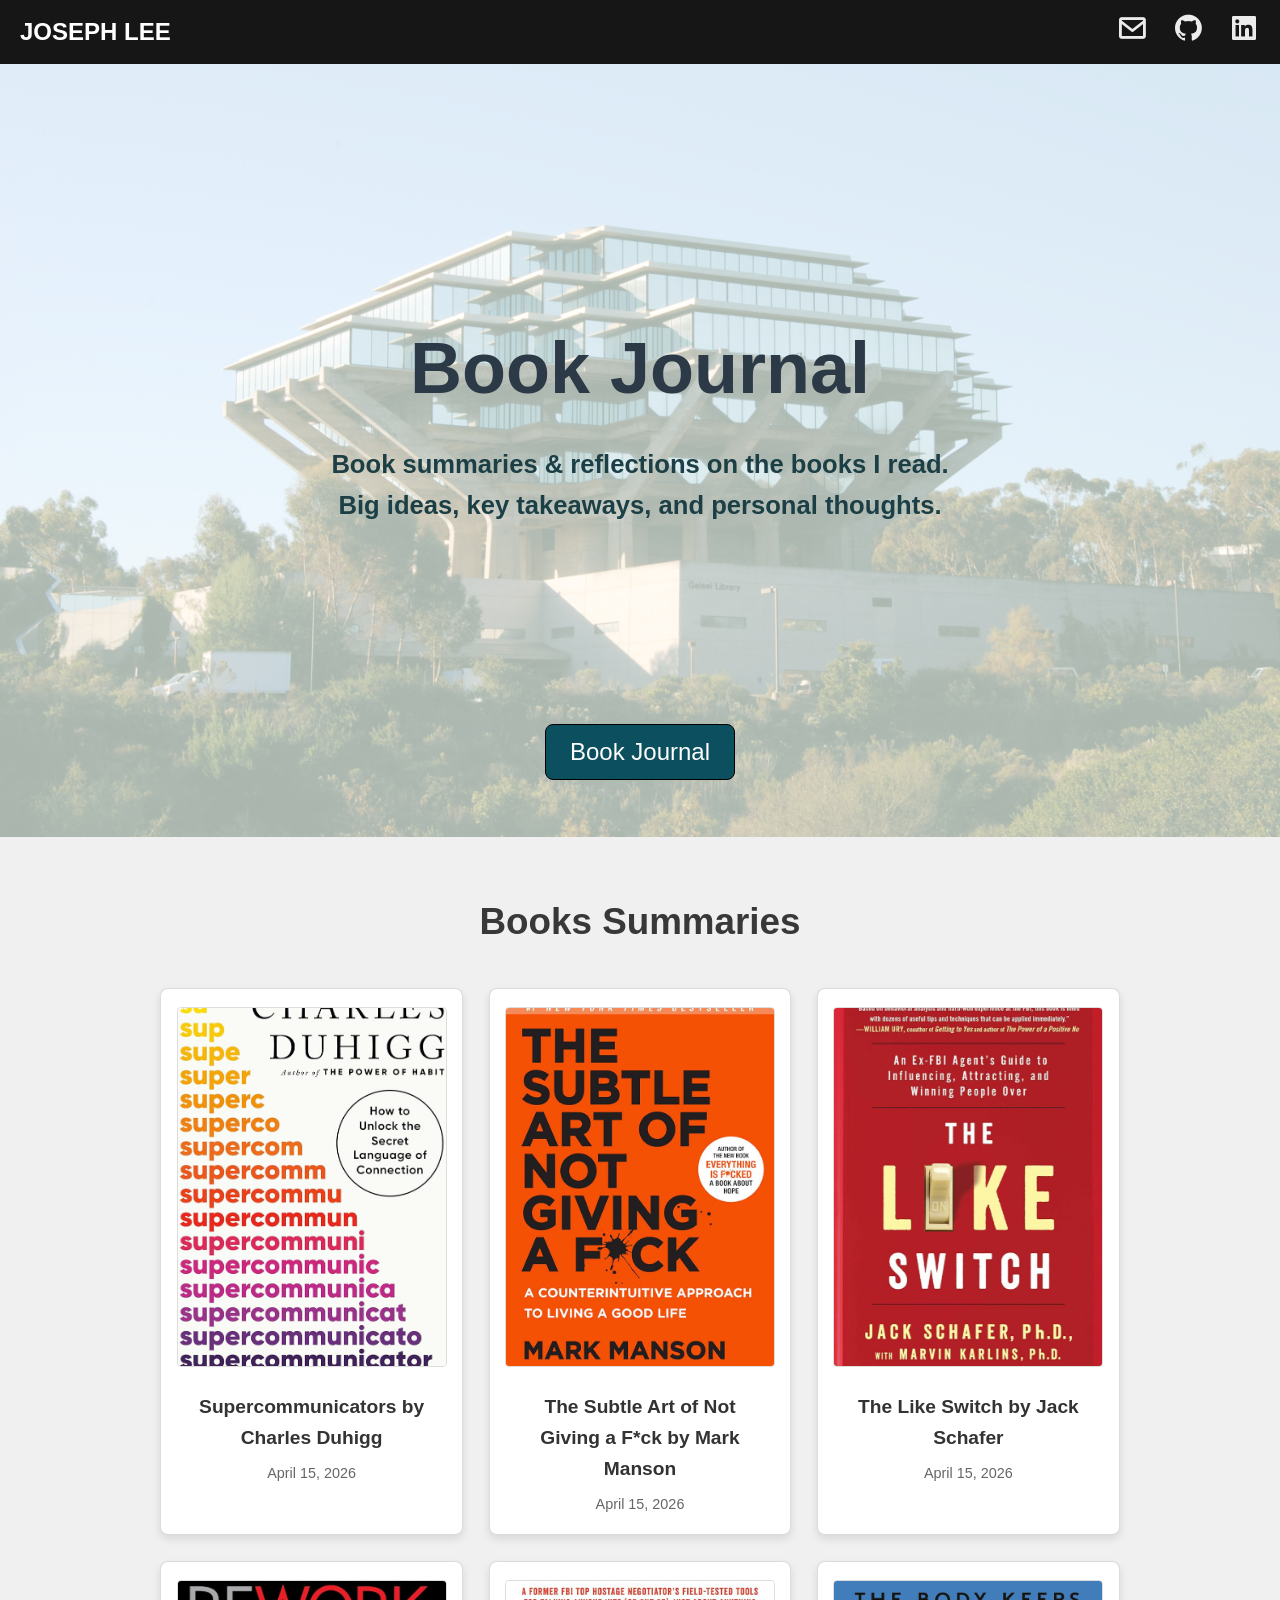
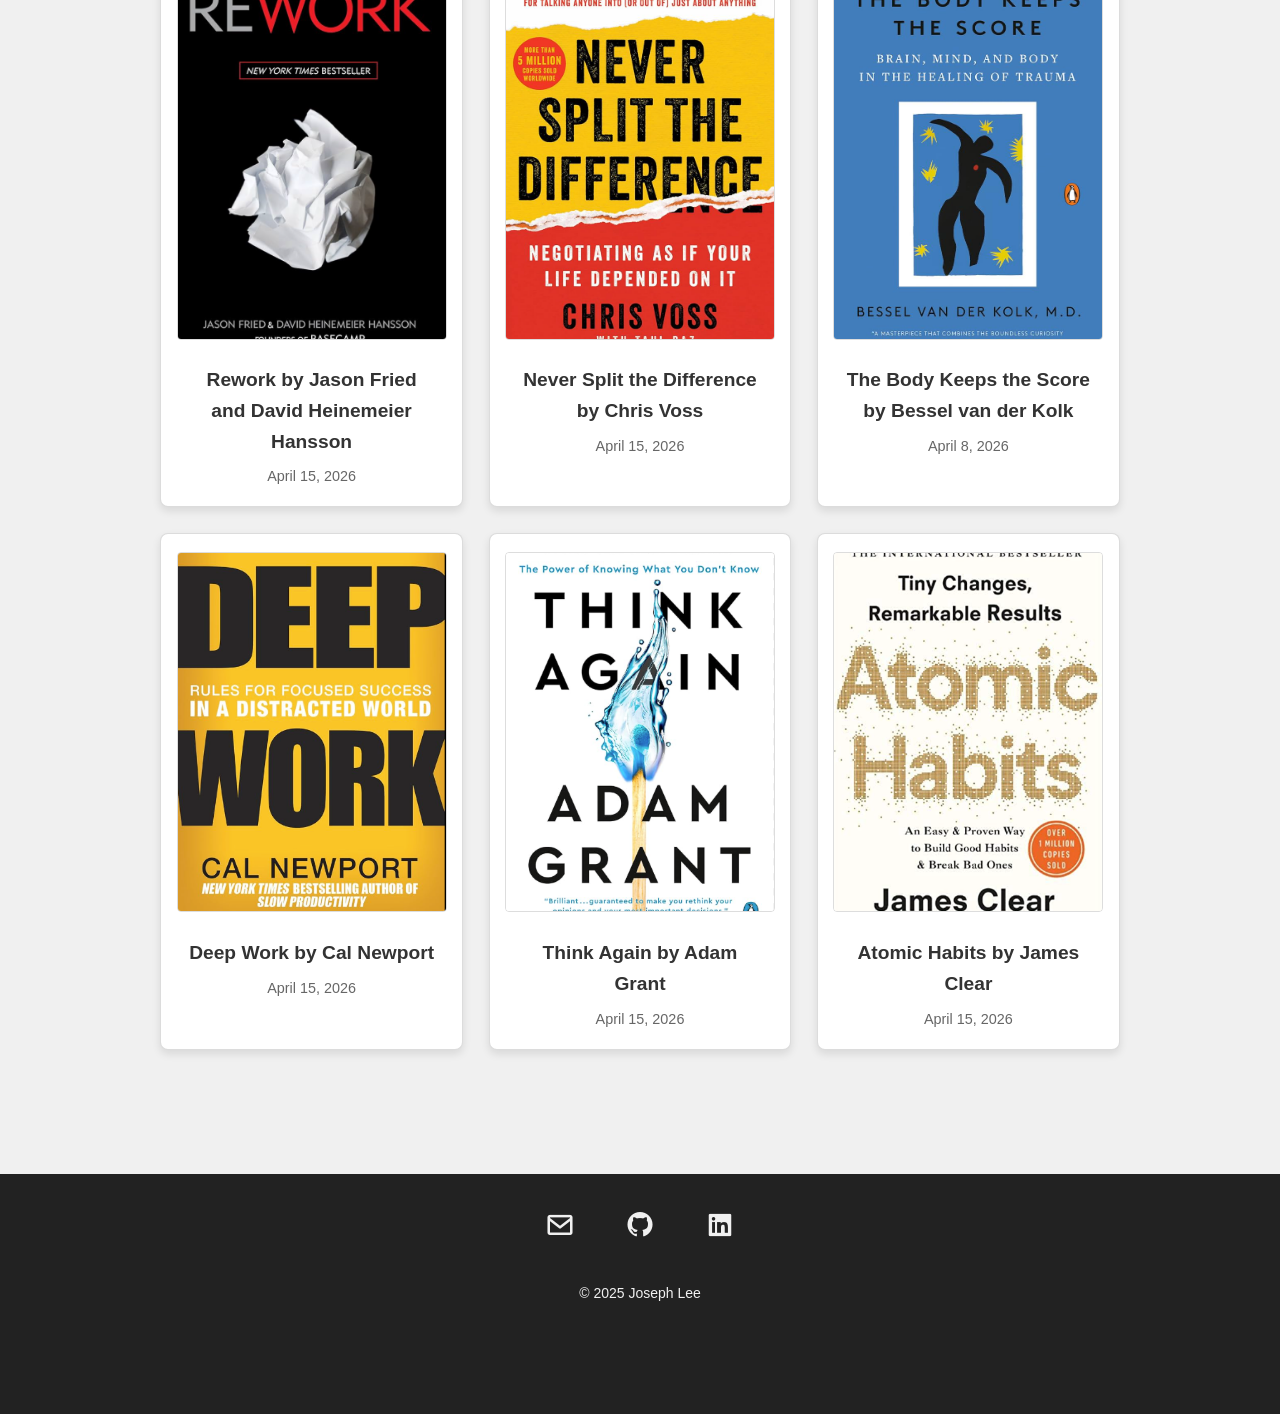
==== commit bd14dd21: "Change template and add Atomic Habit post" ====
--- a/index.html
+++ b/index.html
@@ -123,7 +123,7 @@
                     <img src="./assets/books/supercommunicators_charles_duhigg.png" alt="Image">
                 </div>
                 <div class="book-title">
-                    <a href="./posts/template.html">
+                    <a href="./posts/template/">
                         Supercommunicators by Charles Duhigg
                     </a>
                 </div>
@@ -137,7 +137,7 @@
                     <img src="./assets/books/the_subtle_art_of_not_giving_a_f_mark_manson.png" alt="Image">
                 </div>
                 <div class="book-title">
-                    <a href="./posts/template.html">
+                    <a href="./posts/template/">
                         The Subtle Art of Not Giving a F*ck by Mark Manson
                     </a>
                 </div>
@@ -151,7 +151,7 @@
                     <img src="./assets/books/the_like_switch_jack_schafer.png" alt="Image">
                 </div>
                 <div class="book-title">
-                    <a href="./posts/template.html">
+                    <a href="./posts/template/">
                         The Like Switch by Jack Schafer
                     </a>
                 </div>
@@ -165,7 +165,7 @@
                     <img src="./assets/books/rework_jason_fried.png" alt="Image">
                 </div>
                 <div class="book-title">
-                    <a href="./posts/template.html">
+                    <a href="./posts/template/">
                         Rework by Jason Fried and David Heinemeier Hansson
                     </a>
                 </div>
@@ -179,7 +179,7 @@
                     <img src="./assets/books/never_split_the_difference_chris_voss.png" alt="Image">
                 </div>
                 <div class="book-title">
-                    <a href="./posts/template.html">
+                    <a href="./posts/template/">
                         Never Split the Difference by Chris Voss
                     </a>
                 </div>
@@ -193,7 +193,7 @@
                     <img src="./assets/books/the_body_keeps_the_score_bessel_van_der_kolk.png" alt="Image">
                 </div>
                 <div class="book-title">
-                    <a href="./posts/template.html">
+                    <a href="./posts/template/">
                         The Body Keeps the Score by Bessel van der Kolk
                     </a>
                 </div>
@@ -207,12 +207,12 @@
                     <img src="./assets/books/deep_work_cal_newport.png" alt="Image">
                 </div>
                 <div class="book-title">
-                    <a href="./posts/template.html">
+                    <a href="./posts/template/">
                         Deep Work by Cal Newport
                     </a>
                 </div>
                 <div class="date">
-                    April 8, 2026
+                    April 15, 2026
                 </div>
             </div>
 
@@ -221,7 +221,7 @@
                     <img src="./assets/books/think_again_adam_grant.png" alt="Image">
                 </div>
                 <div class="book-title">
-                    <a href="./posts/template.html">
+                    <a href="./posts/template/">
                         Think Again by Adam Grant
                     </a>
                 </div>
@@ -235,7 +235,7 @@
                     <img src="./assets/books/atomic_habits_james_clear.png" alt="Image">
                 </div>
                 <div class="book-title">
-                    <a href="./posts/template.html">
+                    <a href="./posts/atomic_habits">
                         Atomic Habits by James Clear
                     </a>
                 </div>
--- a/styles/main.css
+++ b/styles/main.css
@@ -17,12 +17,15 @@
 #books-container {
     display: flex;
     flex-wrap: wrap;
+    flex-direction: column;
     justify-content: center;
-    gap: 20px;
+    gap: 26px;
     max-width: 1600px;
-    margin: 24px auto;
+    margin: 0 auto;
     margin-bottom: 102px;
-    padding: 20px;
+    padding: 8px;
+    padding-top: 36px;
+    width: 80%;
 }
 
 .book-card {
@@ -32,10 +35,10 @@
     box-shadow: 0 4px 8px rgba(0, 0, 0, 0.1);
     display: flex;
     flex-direction: column;
-    flex-basis: 30%;
-    padding: 15px;
+    flex-basis: 90%;
+    padding: 8px;
     transition: all 0.3s ease;
-    width: 200px;
+    width: 100%;
 }
 .book-card:hover {
     box-shadow: 0 8px 16px rgba(0, 0, 0, 0.2);
@@ -46,7 +49,7 @@
 .book-cover {
     margin: 0 auto;
     margin-top: 10px;
-    width: 90%;
+    width: 95%;
 }
 .book-cover img {
     border: 1px solid rgba(125, 125, 125, 0.26);
@@ -65,12 +68,15 @@
     margin: 0 auto;
     margin-top: 18px;
     text-align: center;
+    white-space: normal;
     width: 87%;
+    word-wrap: break-word;
 }
 .book-title a {
     text-decoration: none;
     color: #333;
 }
+
 .book-title a:hover {
     color: #007Bff;
     text-decoration: underline;
@@ -81,4 +87,35 @@
     margin-bottom: 10px;
     margin-top: 8px;
     text-align: center;
+}
+
+
+@media
+    only screen
+    and (min-width: 678px)
+    and (max-width: 1023px)
+{
+    #books-container {
+        flex-direction: row;
+    }
+
+    .book-card {
+        flex-basis: 45%; 
+        width: 100%;
+    }
+}
+
+
+@media
+    only screen
+    and (min-width: 1024px)
+{
+    #books-container {
+        flex-direction: row;
+    }
+
+    .book-card {
+        flex-basis: 30%;
+        width: 100%;
+    }
 }
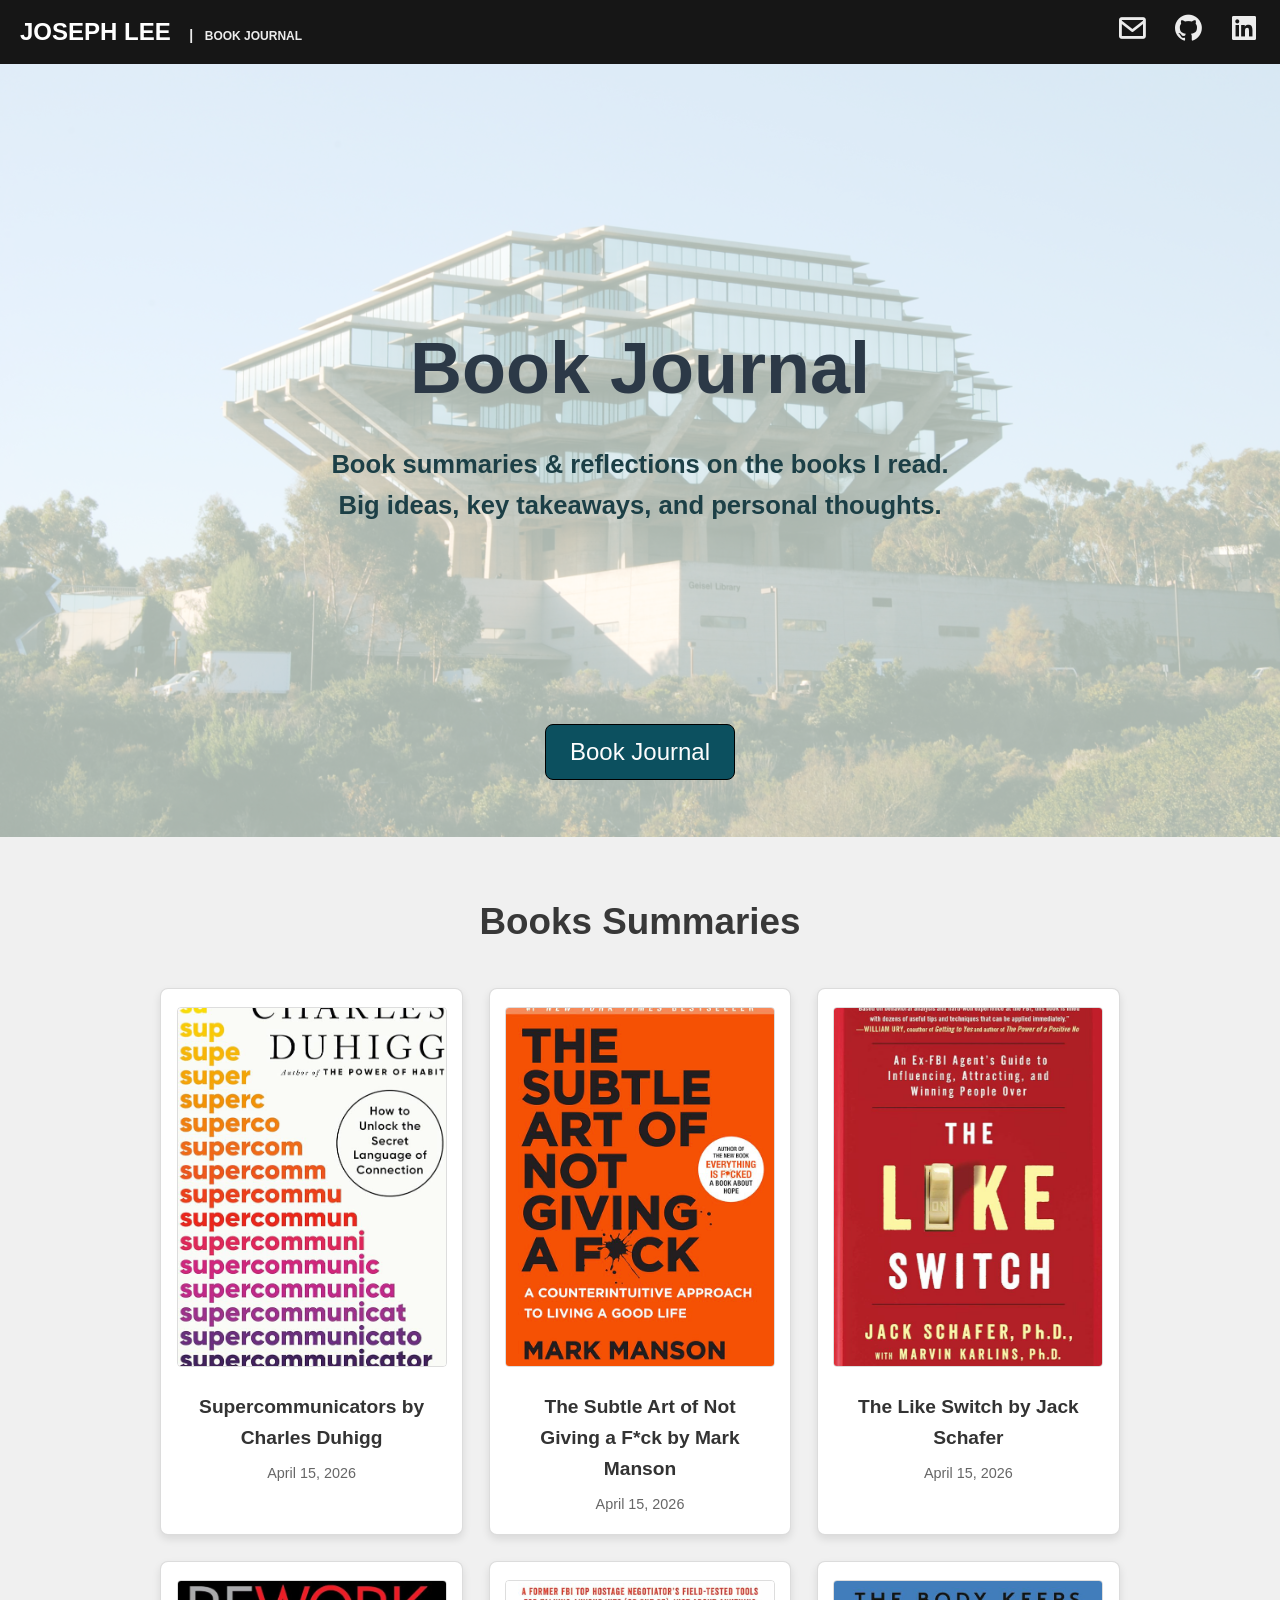
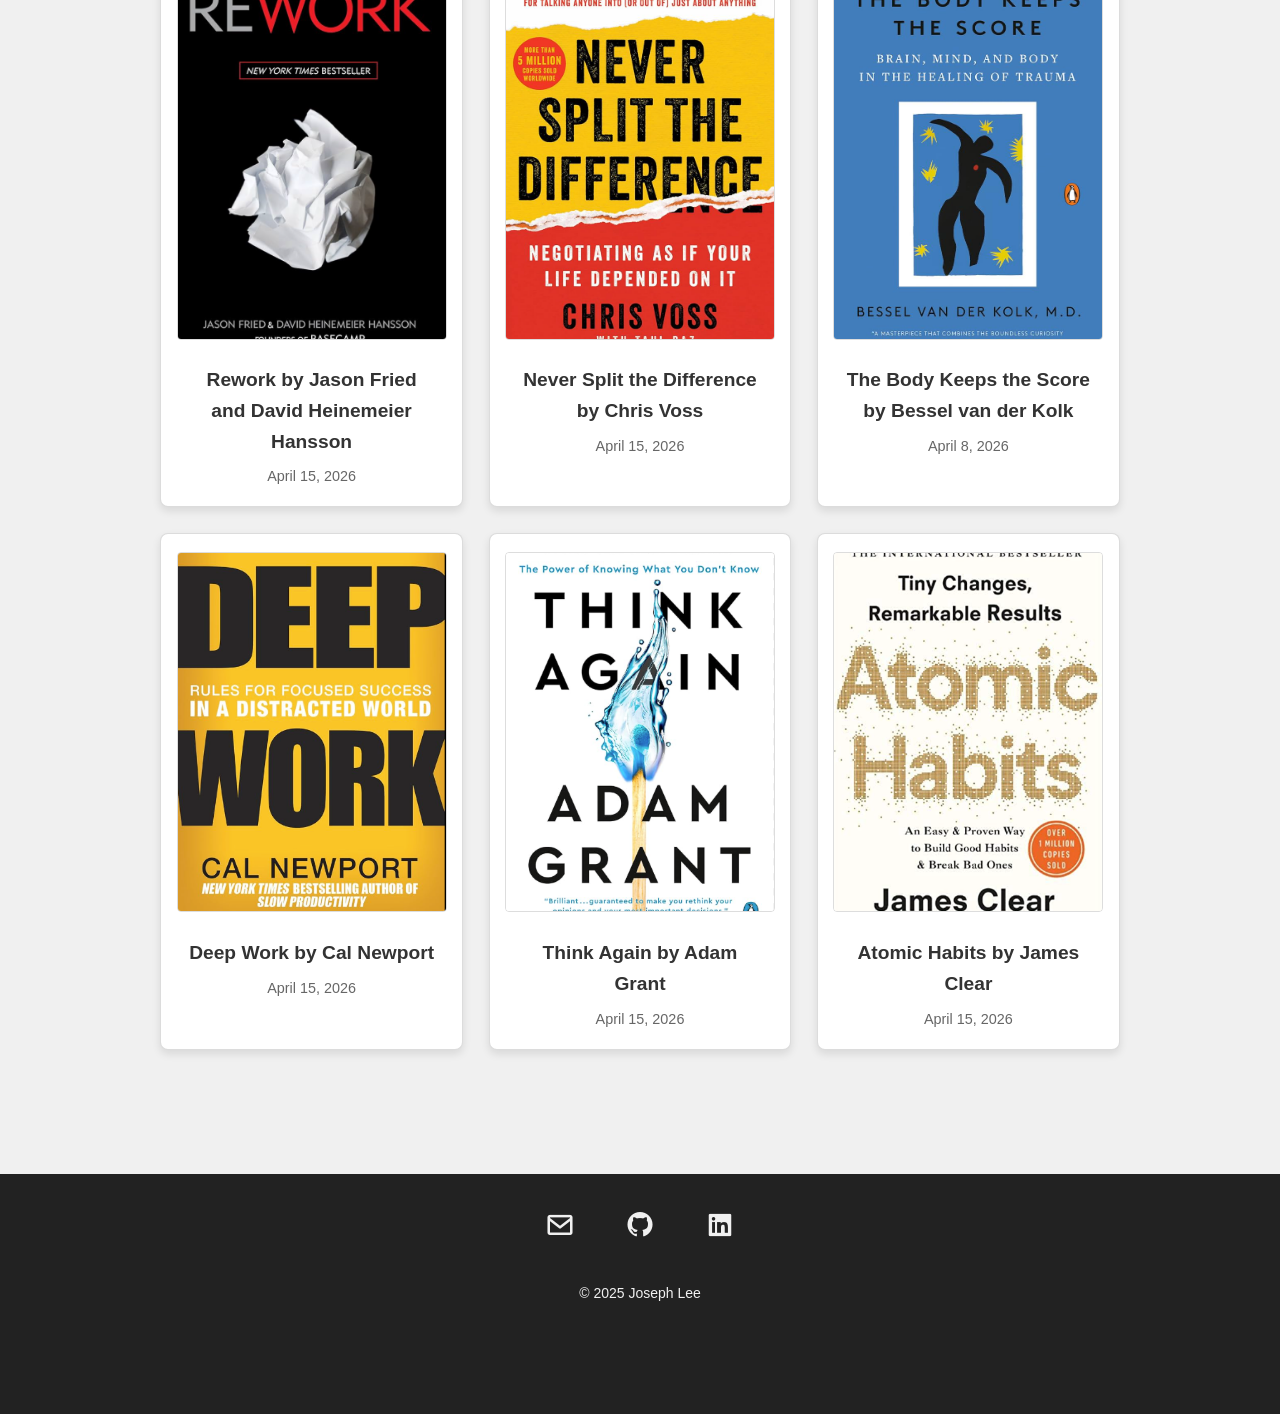
==== commit 3360ea32: "Add breadcrumbs to navbar" ====
--- a/index.html
+++ b/index.html
@@ -45,6 +45,12 @@
                         JOSEPH LEE
                     </span>
                 </a>
+                <span id="bread-crumbs">
+                    &nbsp; | &nbsp;
+                    <span class="bread-crumb">
+                        BOOK JOURNAL
+                    </span>
+                </span>
             </div>
         </div>
 
@@ -235,7 +241,7 @@
                     <img src="./assets/books/atomic_habits_james_clear.png" alt="Image">
                 </div>
                 <div class="book-title">
-                    <a href="./posts/atomic_habits">
+                    <a href="./posts/atomic_habits_james_clear/">
                         Atomic Habits by James Clear
                     </a>
                 </div>
--- a/styles/navbar.css
+++ b/styles/navbar.css
@@ -34,6 +34,19 @@
     color: white;
     font-size: 24px;
     font-weight: bold;
+    text-decoration: none;
+}
+
+#bread-crumbs {
+    color: rgb(236, 236, 236);
+    font-size: 14px;
+    margin-left: 4px;
+    text-decoration: none;
+}
+.bread-crumb {
+    color: rgb(236, 236, 236);
+    font-size: 12px;
+    font-weight: 600;
     text-decoration: none;
 }
 
@@ -156,6 +169,10 @@
     #mobile-menu {
         display: block;
     }
+
+    #bread-crumbs {
+        display: none;
+    }
 }
 
 /*
